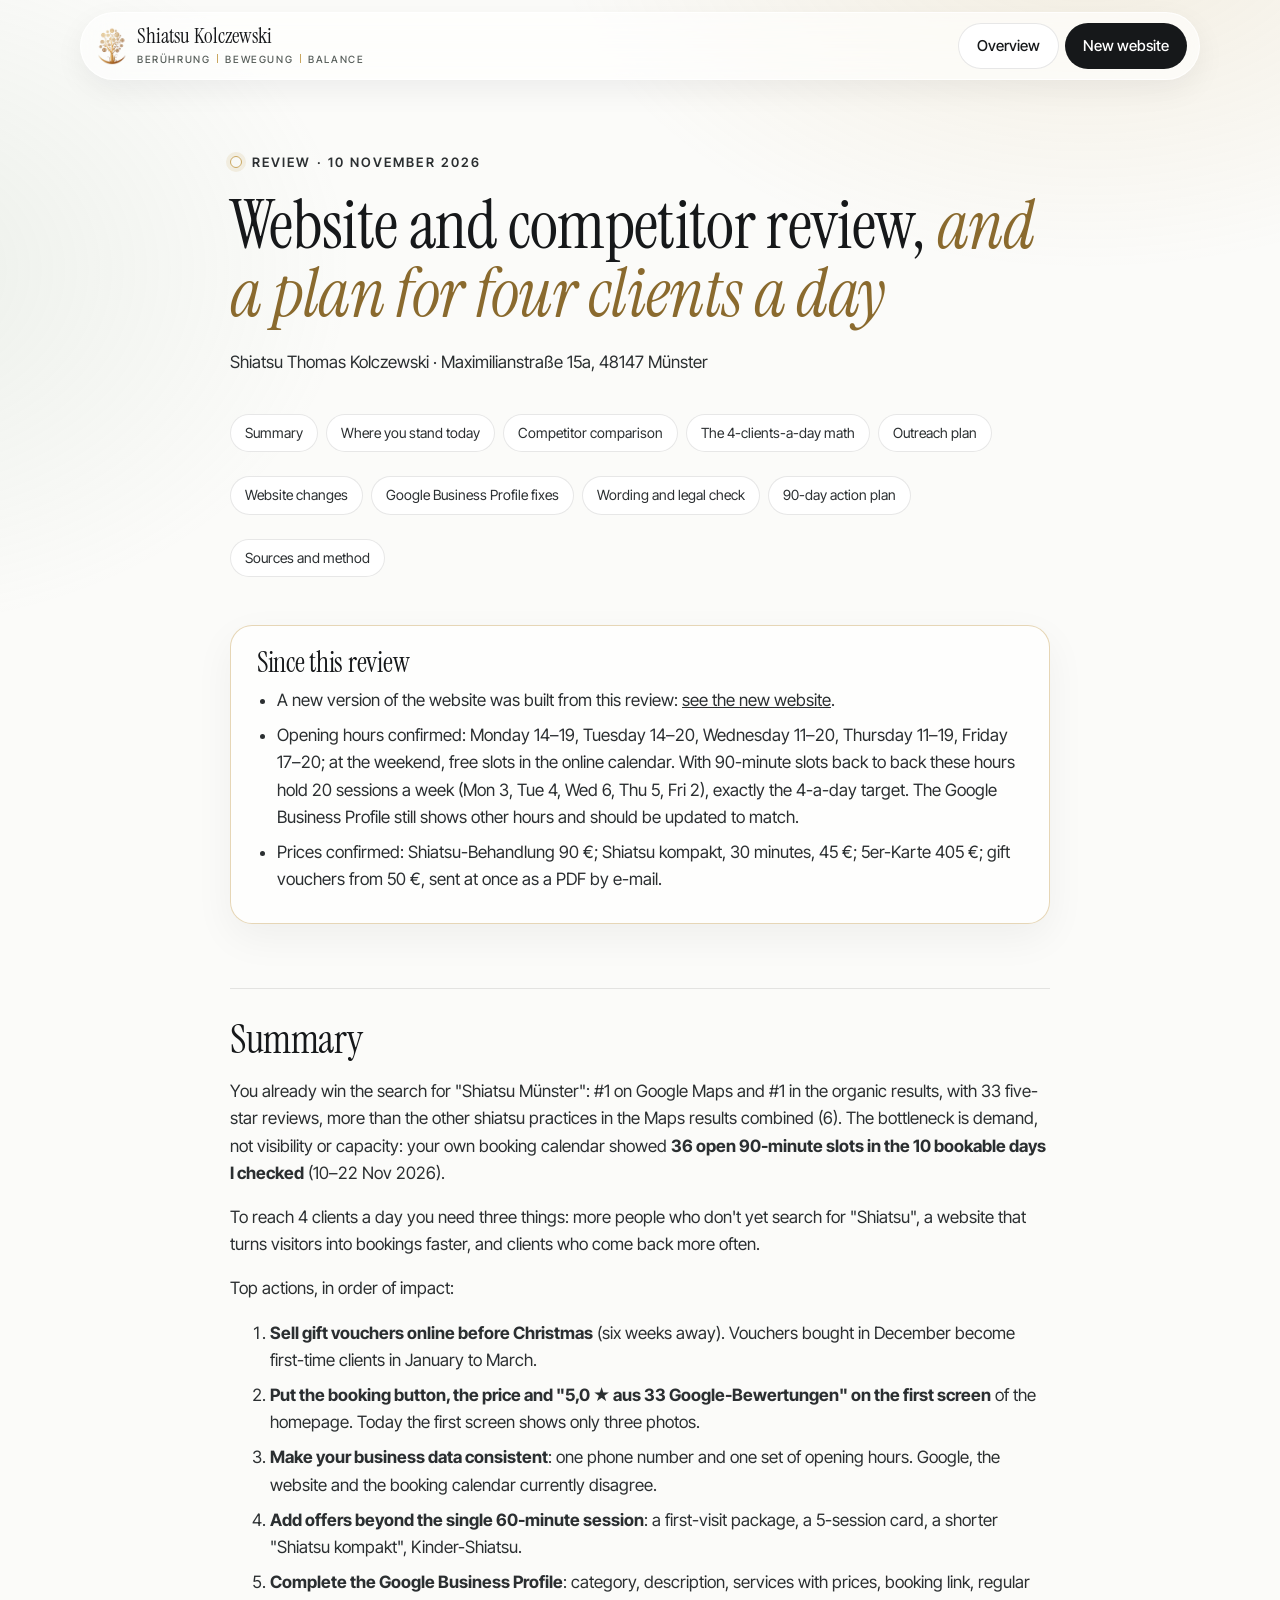
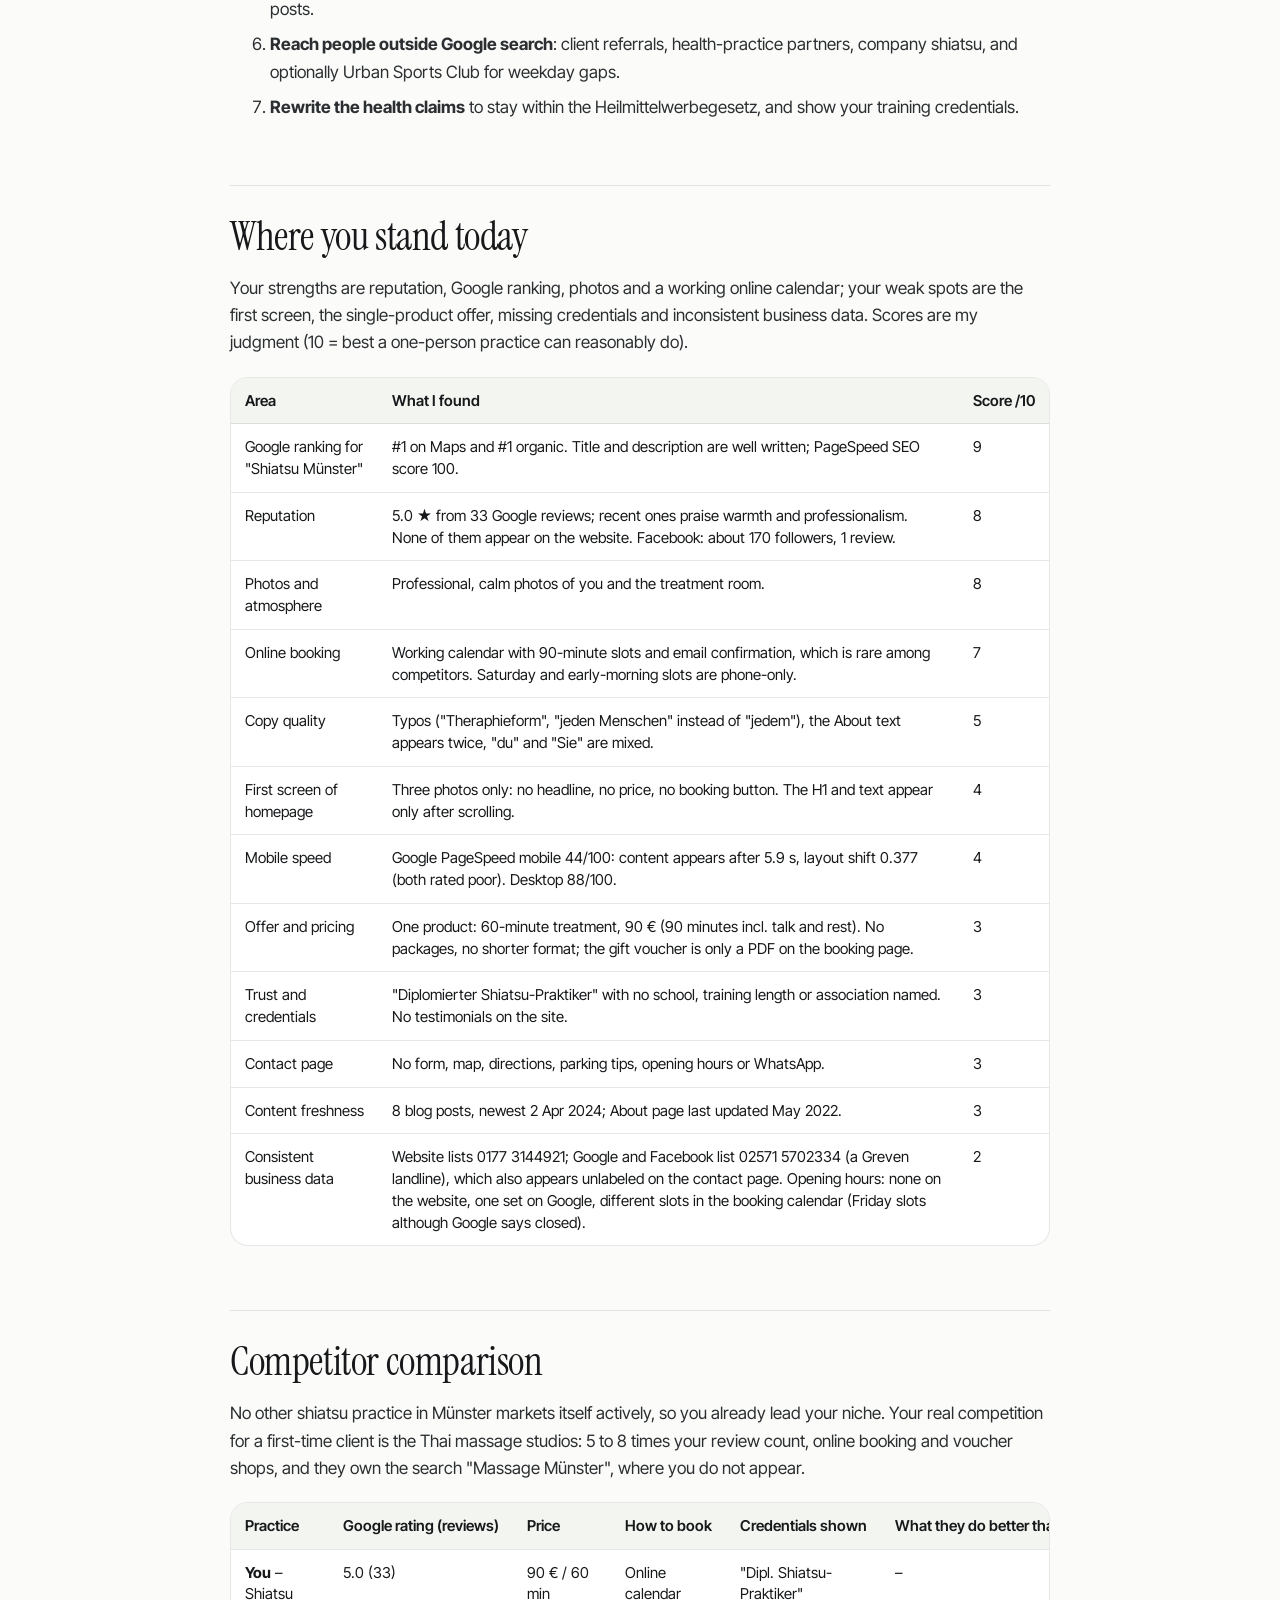
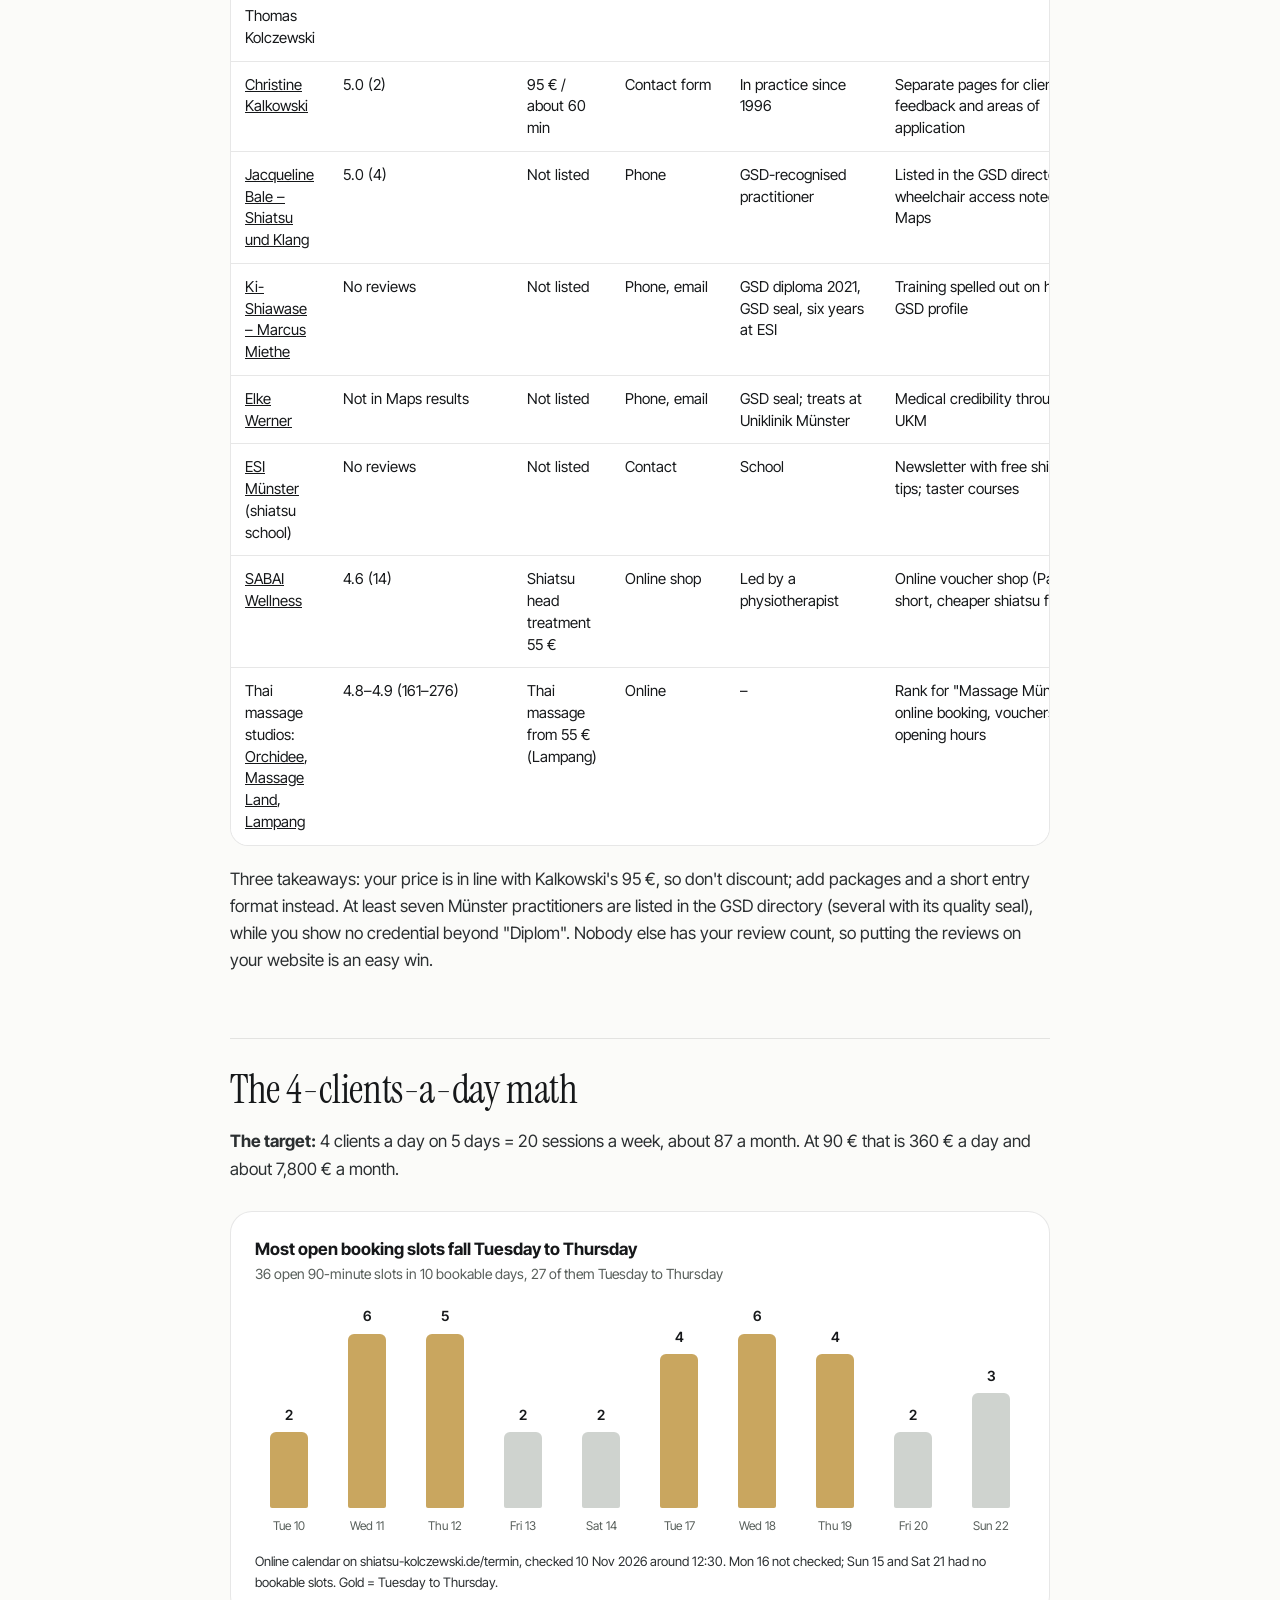
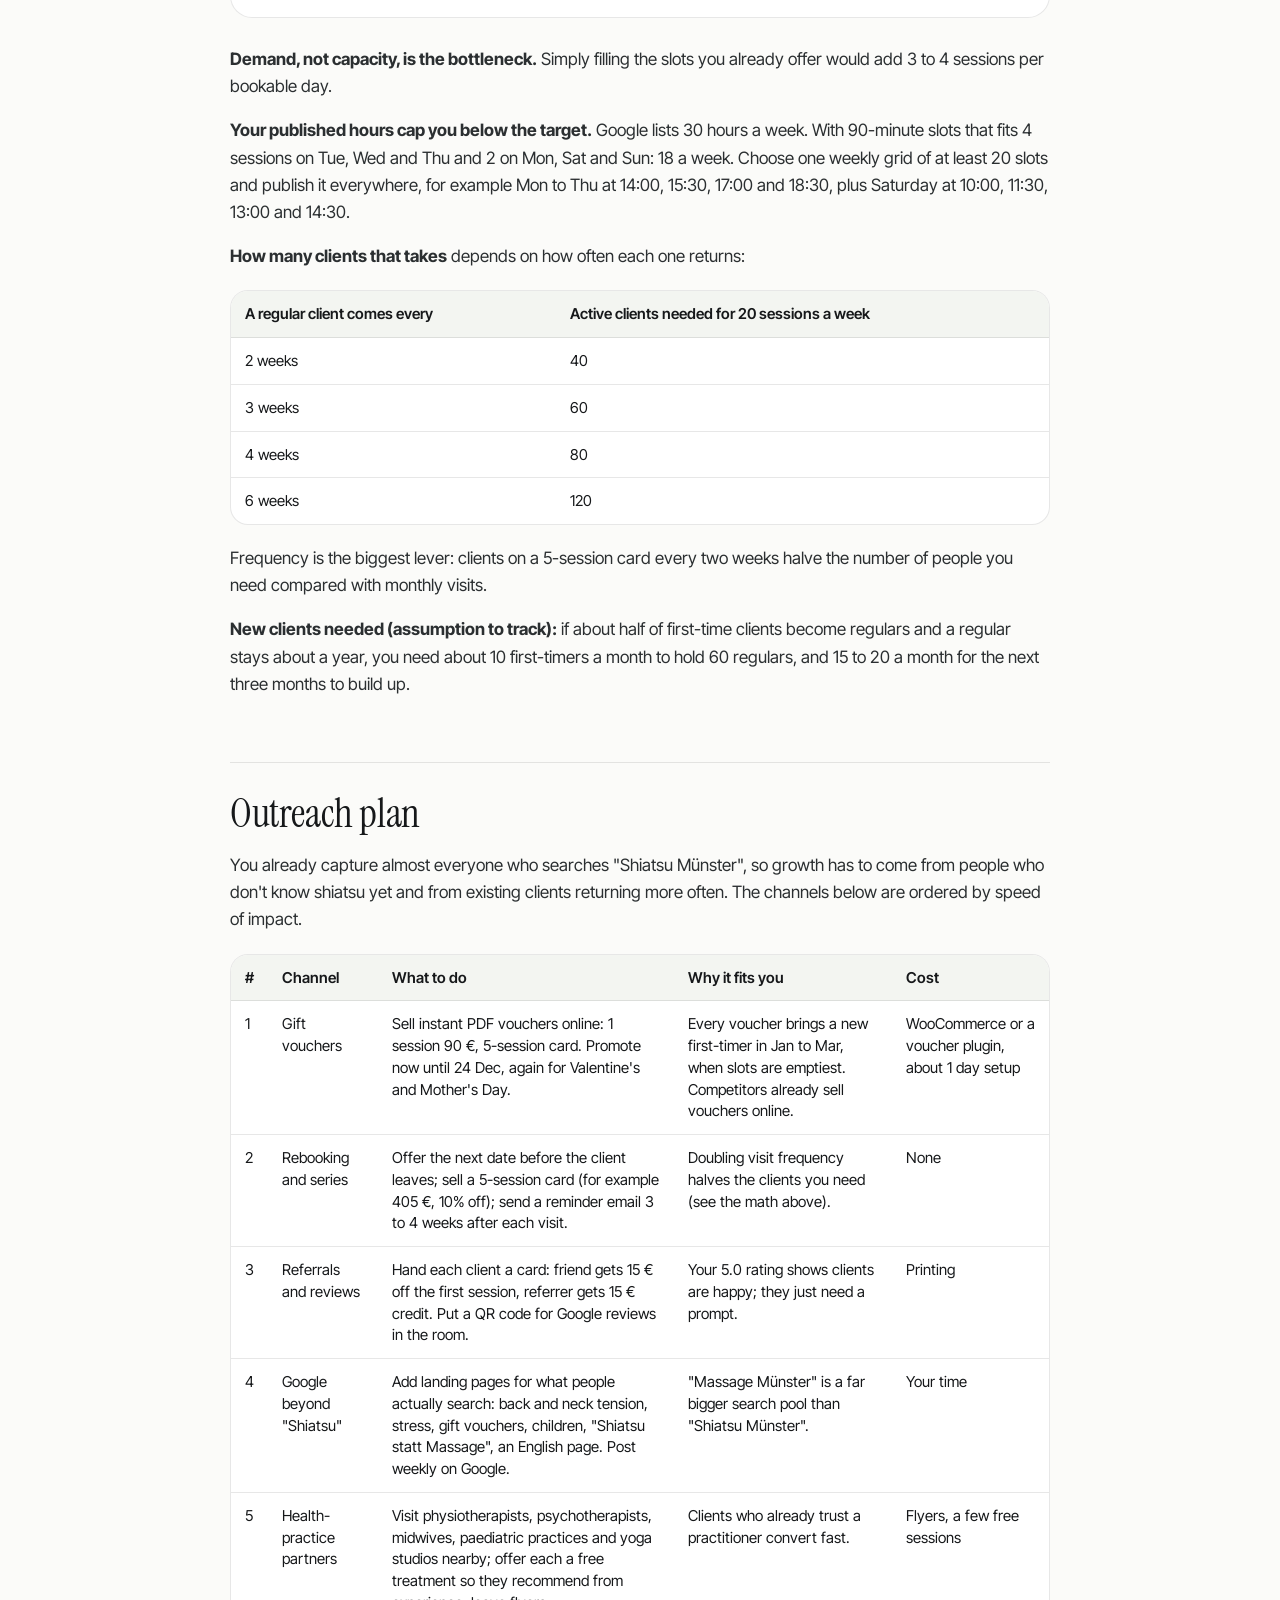
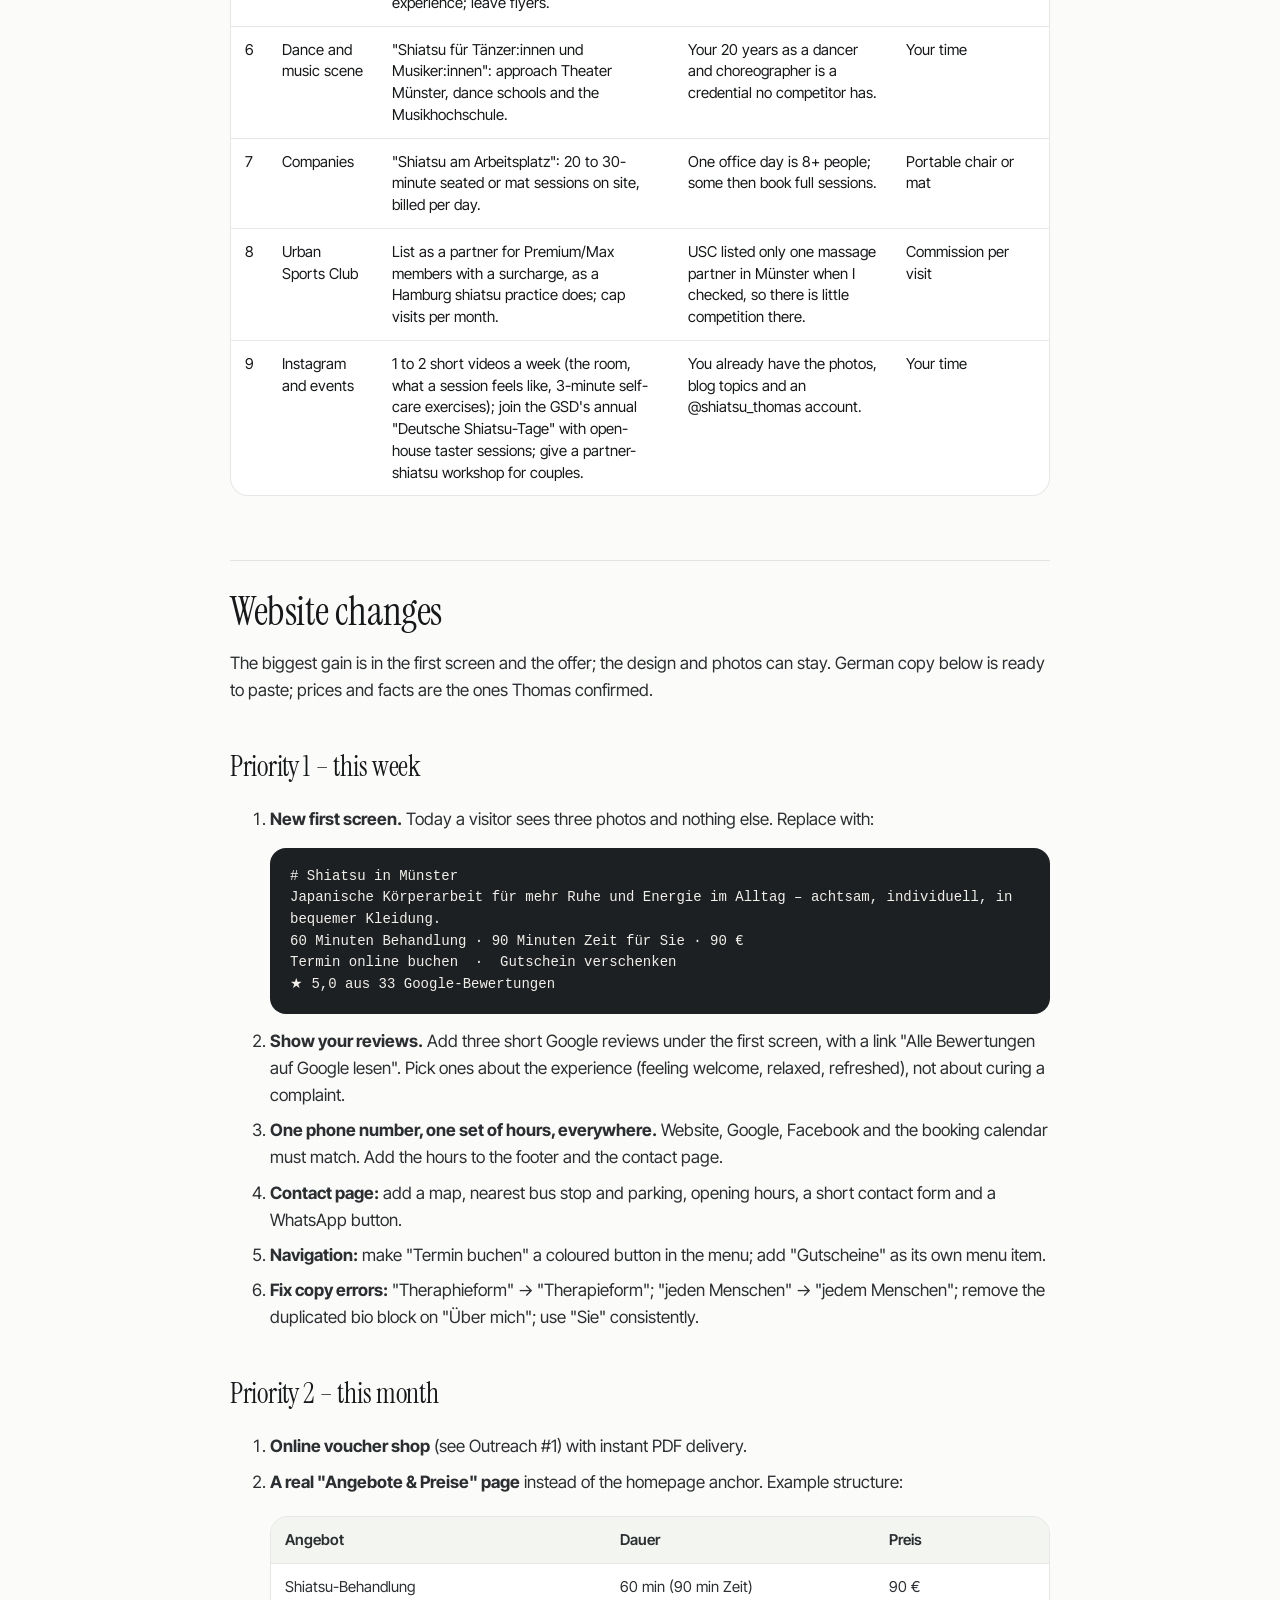
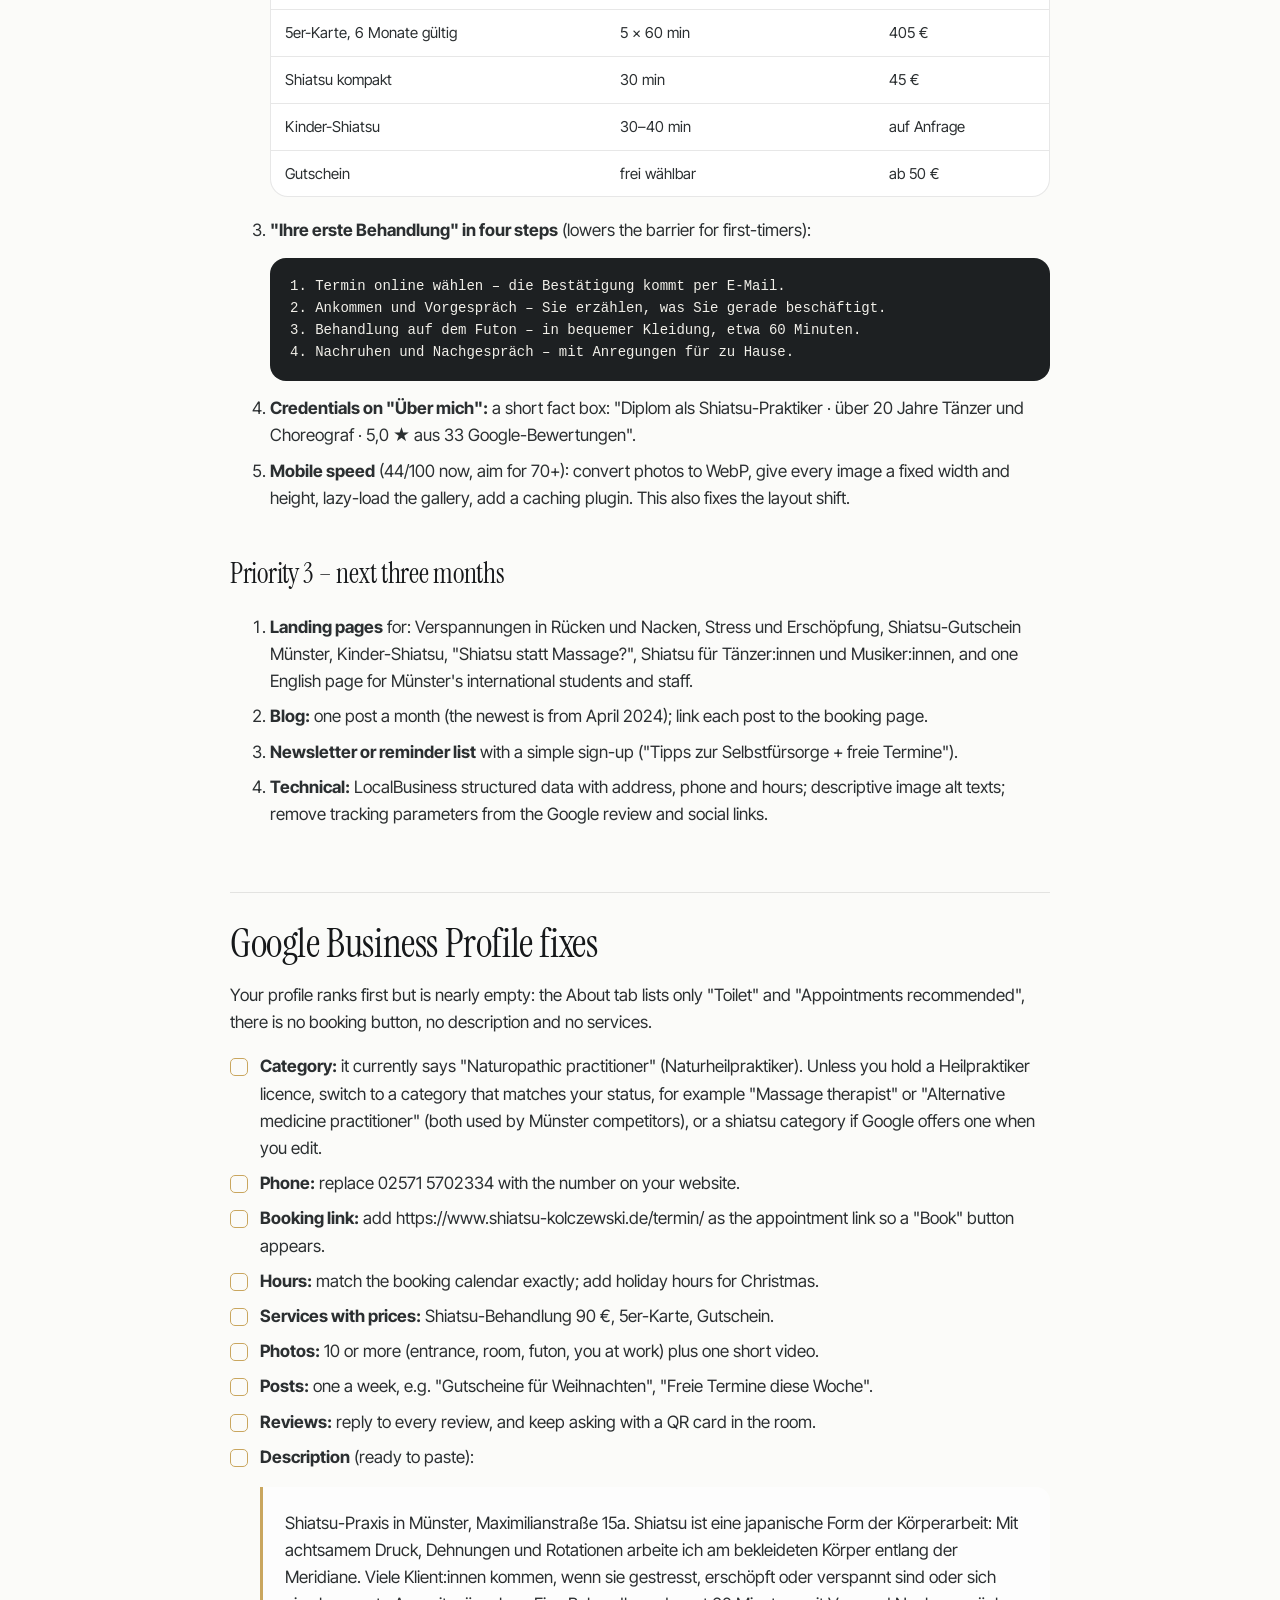
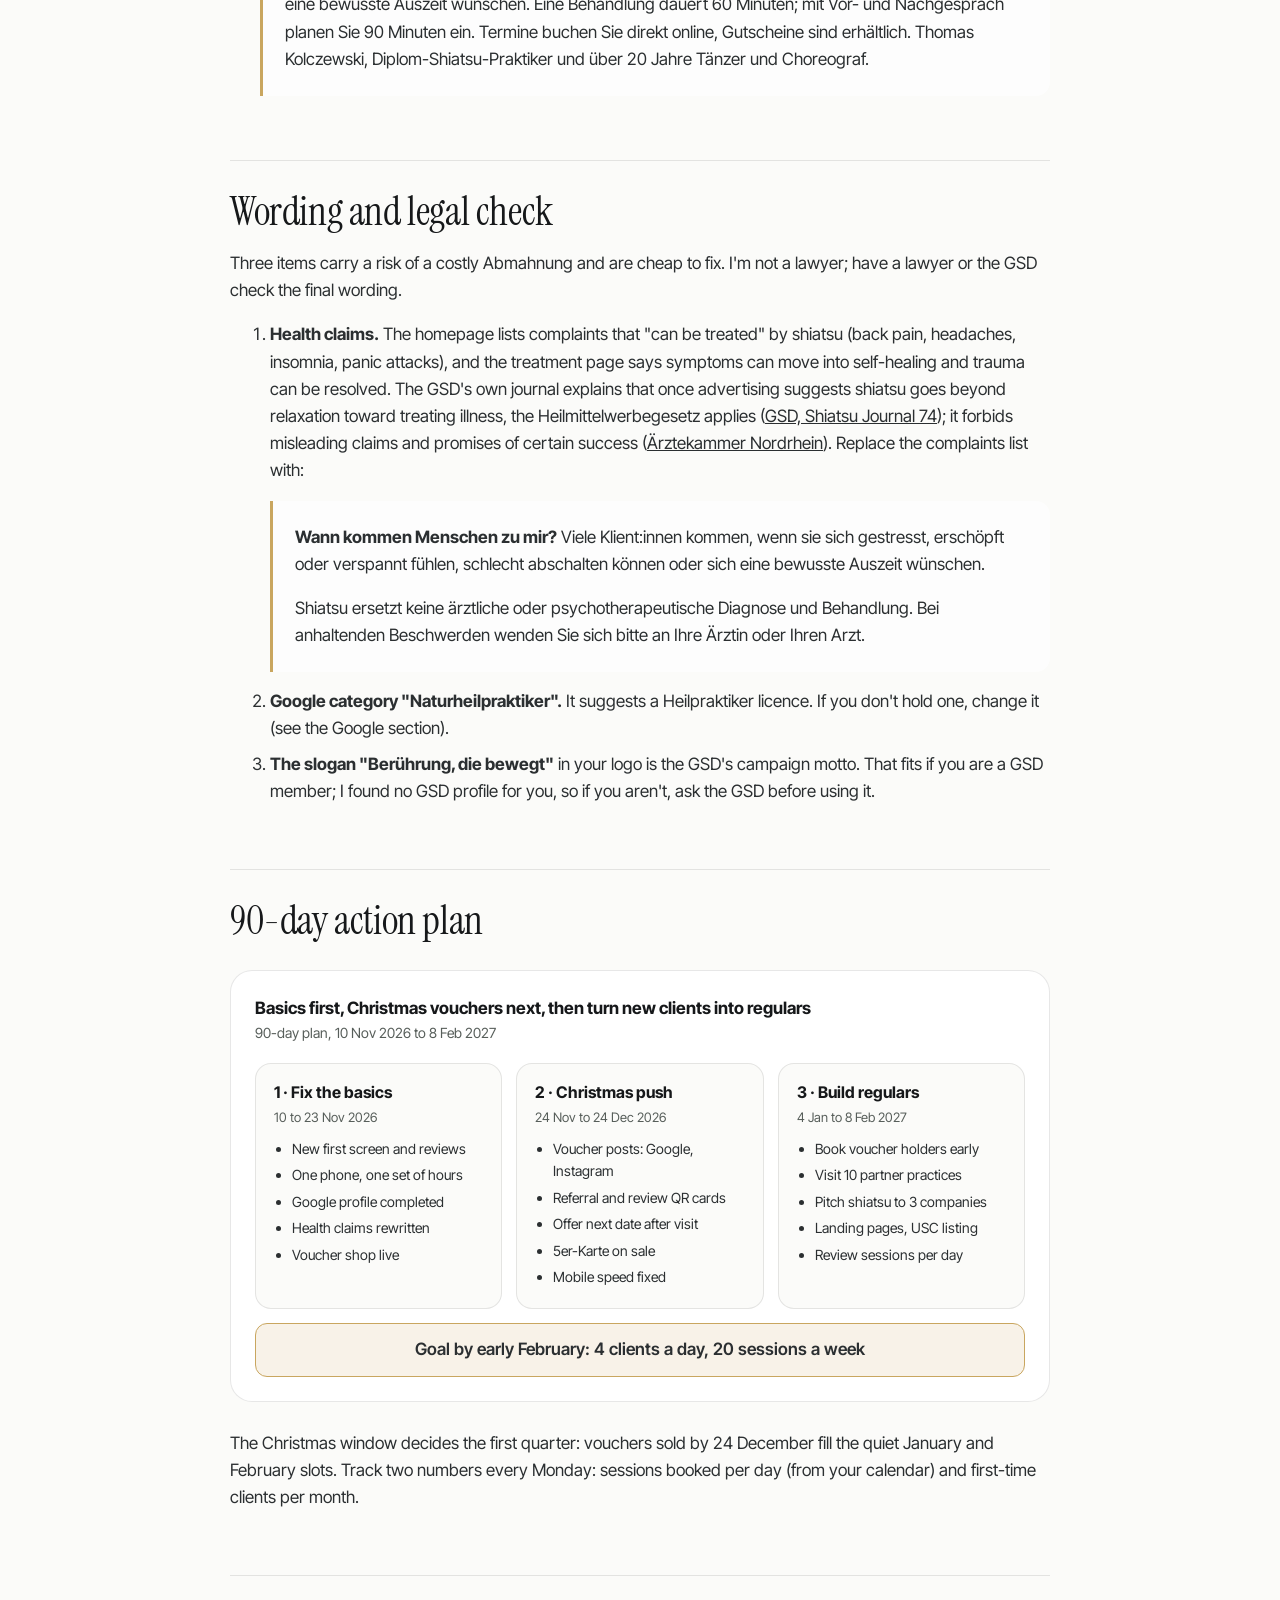
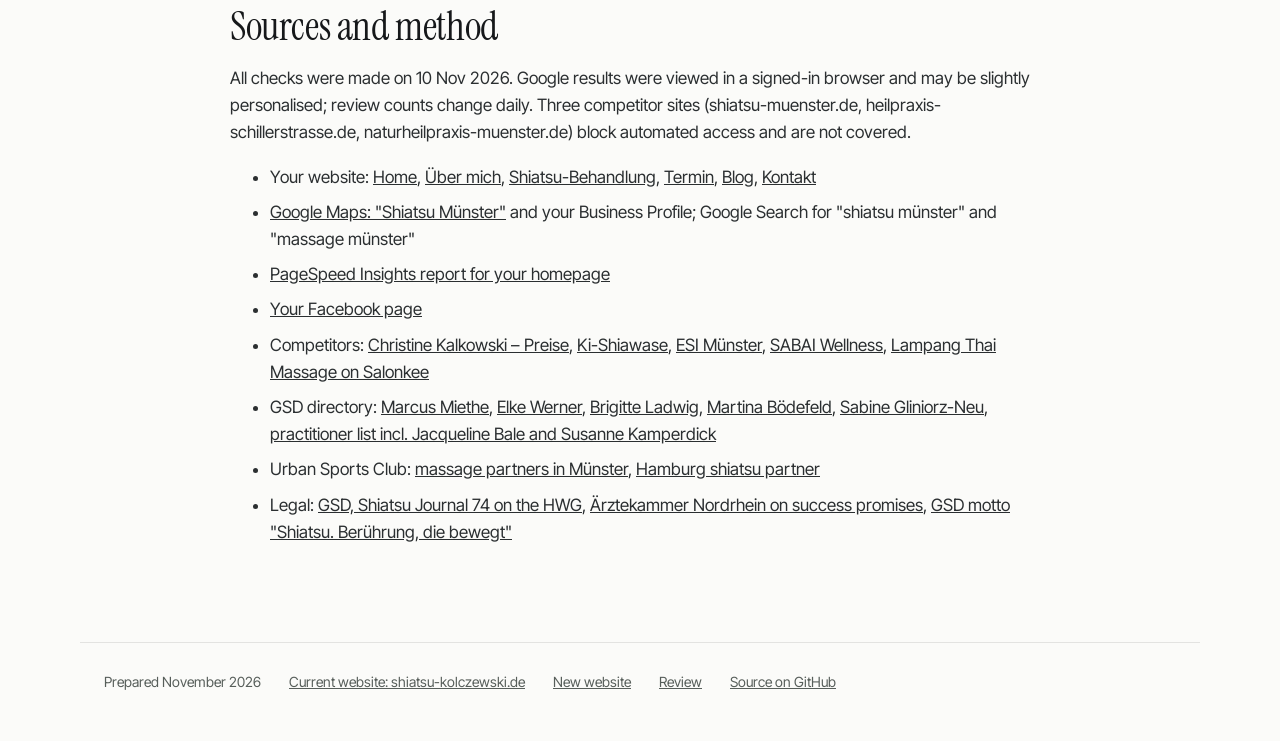
==== review/index.html @ ec6e06d2 "Add review, overview page and move website into its own folder - index.html: shareable overview link" ====
<!DOCTYPE html>
<html lang="en">
<head>
<meta charset="utf-8">
<meta name="viewport" content="width=device-width, initial-scale=1">
<title>Review and plan – Shiatsu Kolczewski</title>
<meta name="description" content="Website and competitor review for Shiatsu Thomas Kolczewski in Münster, with a plan to reach four clients a day.">
<meta property="og:type" content="website">
<meta property="og:title" content="Review and plan – Shiatsu Kolczewski">
<meta property="og:description" content="Website and competitor review for Shiatsu Thomas Kolczewski in Münster, with a plan to reach four clients a day.">
<meta property="og:url" content="https://eric-musoso.github.io/shiatsu_review/review/">
<meta property="og:image" content="https://eric-musoso.github.io/shiatsu_review/assets/website-preview.jpg">
<meta name="twitter:card" content="summary_large_image">
<link rel="icon" href="../website/img/logo-tree.png">
<link rel="preconnect" href="https://fonts.googleapis.com"><link rel="preconnect" href="https://fonts.gstatic.com" crossorigin><link href="https://fonts.googleapis.com/css2?family=Instrument+Serif:ital@0;1&family=Inter+Tight:wght@400;500;600&display=swap" rel="stylesheet">
<link rel="stylesheet" href="../assets/hub.css">
</head>
<body><header class="top"><a class="brand" href="../"><img src="../website/img/logo-tree.png" alt=""><span><b>Shiatsu Kolczewski</b><small>Berührung <i></i> Bewegung <i></i> Balance</small></span></a><nav><a class="pill light" href="../">Overview</a><a class="pill dark" href="../website/">New website</a></nav></header>
<main>
<article class="article">
  <p class="eyebrow">Review · 10 November 2026</p>
  <h1>Website and competitor review, <em>and a plan for four clients a day</em></h1>
  <p class="meta">Shiatsu Thomas Kolczewski · Maximilianstraße 15a, 48147 Münster</p>
  <ul class="toc"><li><a href="#summary">Summary</a></li><li><a href="#where-you-stand-today">Where you stand today</a></li><li><a href="#competitor-comparison">Competitor comparison</a></li><li><a href="#the-4-clients-a-day-math">The 4-clients-a-day math</a></li><li><a href="#outreach-plan">Outreach plan</a></li><li><a href="#website-changes">Website changes</a></li><li><a href="#google-business-profile-fixes">Google Business Profile fixes</a></li><li><a href="#wording-and-legal-check">Wording and legal check</a></li><li><a href="#90-day-action-plan">90-day action plan</a></li><li><a href="#sources-and-method">Sources and method</a></li></ul>
  <section class="update"><h2>Since this review</h2><ul><li>A new version of the website was built from this review: <a href="../website/">see the new website</a>.</li><li>Opening hours confirmed: Monday 14–19, Tuesday 14–20, Wednesday 11–20, Thursday 11–19, Friday 17–20; at the weekend, free slots in the online calendar. With 90-minute slots back to back these hours hold 20 sessions a week (Mon 3, Tue 4, Wed 6, Thu 5, Fri 2), exactly the 4-a-day target. The Google Business Profile still shows other hours and should be updated to match.</li><li>Prices confirmed: Shiatsu-Behandlung 90 €; Shiatsu kompakt, 30 minutes, 45 €; 5er-Karte 405 €; gift vouchers from 50 €, sent at once as a PDF by e-mail.</li></ul></section>
  <h2 id="summary">Summary</h2>
<p>You already win the search for "Shiatsu Münster": #1 on Google Maps and #1 in the organic results, with 33 five-star reviews, more than the other shiatsu practices in the Maps results combined (6). The bottleneck is demand, not visibility or capacity: your own booking calendar showed <strong>36 open 90-minute slots in the 10 bookable days I checked</strong> (10–22 Nov 2026).</p>
<p>To reach 4 clients a day you need three things: more people who don't yet search for "Shiatsu", a website that turns visitors into bookings faster, and clients who come back more often.</p>
<p>Top actions, in order of impact:</p>
<ol><li><strong>Sell gift vouchers online before Christmas</strong> (six weeks away). Vouchers bought in December become first-time clients in January to March.</li><li><strong>Put the booking button, the price and "5,0 ★ aus 33 Google-Bewertungen" on the first screen</strong> of the homepage. Today the first screen shows only three photos.</li><li><strong>Make your business data consistent</strong>: one phone number and one set of opening hours. Google, the website and the booking calendar currently disagree.</li><li><strong>Add offers beyond the single 60-minute session</strong>: a first-visit package, a 5-session card, a shorter "Shiatsu kompakt", Kinder-Shiatsu.</li><li><strong>Complete the Google Business Profile</strong>: category, description, services with prices, booking link, regular posts.</li><li><strong>Reach people outside Google search</strong>: client referrals, health-practice partners, company shiatsu, and optionally Urban Sports Club for weekday gaps.</li><li><strong>Rewrite the health claims</strong> to stay within the Heilmittelwerbegesetz, and show your training credentials.</li></ol>
<h2 id="where-you-stand-today">Where you stand today</h2>
<p>Your strengths are reputation, Google ranking, photos and a working online calendar; your weak spots are the first screen, the single-product offer, missing credentials and inconsistent business data. Scores are my judgment (10 = best a one-person practice can reasonably do).</p>
<div class="table"><table><thead><tr><th>Area</th><th>What I found</th><th>Score /10</th></tr></thead><tbody><tr><td>Google ranking for "Shiatsu Münster"</td><td>#1 on Maps and #1 organic. Title and description are well written; PageSpeed SEO score 100.</td><td>9</td></tr><tr><td>Reputation</td><td>5.0 ★ from 33 Google reviews; recent ones praise warmth and professionalism. None of them appear on the website. Facebook: about 170 followers, 1 review.</td><td>8</td></tr><tr><td>Photos and atmosphere</td><td>Professional, calm photos of you and the treatment room.</td><td>8</td></tr><tr><td>Online booking</td><td>Working calendar with 90-minute slots and email confirmation, which is rare among competitors. Saturday and early-morning slots are phone-only.</td><td>7</td></tr><tr><td>Copy quality</td><td>Typos ("Theraphieform", "jeden Menschen" instead of "jedem"), the About text appears twice, "du" and "Sie" are mixed.</td><td>5</td></tr><tr><td>First screen of homepage</td><td>Three photos only: no headline, no price, no booking button. The H1 and text appear only after scrolling.</td><td>4</td></tr><tr><td>Mobile speed</td><td>Google PageSpeed mobile 44/100: content appears after 5.9 s, layout shift 0.377 (both rated poor). Desktop 88/100.</td><td>4</td></tr><tr><td>Offer and pricing</td><td>One product: 60-minute treatment, 90 € (90 minutes incl. talk and rest). No packages, no shorter format; the gift voucher is only a PDF on the booking page.</td><td>3</td></tr><tr><td>Trust and credentials</td><td>"Diplomierter Shiatsu-Praktiker" with no school, training length or association named. No testimonials on the site.</td><td>3</td></tr><tr><td>Contact page</td><td>No form, map, directions, parking tips, opening hours or WhatsApp.</td><td>3</td></tr><tr><td>Content freshness</td><td>8 blog posts, newest 2 Apr 2024; About page last updated May 2022.</td><td>3</td></tr><tr><td>Consistent business data</td><td>Website lists 0177 3144921; Google and Facebook list 02571 5702334 (a Greven landline), which also appears unlabeled on the contact page. Opening hours: none on the website, one set on Google, different slots in the booking calendar (Friday slots although Google says closed).</td><td>2</td></tr></tbody></table></div>
<h2 id="competitor-comparison">Competitor comparison</h2>
<p>No other shiatsu practice in Münster markets itself actively, so you already lead your niche. Your real competition for a first-time client is the Thai massage studios: 5 to 8 times your review count, online booking and voucher shops, and they own the search "Massage Münster", where you do not appear.</p>
<div class="table"><table><thead><tr><th>Practice</th><th>Google rating (reviews)</th><th>Price</th><th>How to book</th><th>Credentials shown</th><th>What they do better than you</th></tr></thead><tbody><tr><td><strong>You</strong> – Shiatsu Thomas Kolczewski</td><td>5.0 (33)</td><td>90 € / 60 min</td><td>Online calendar</td><td>"Dipl. Shiatsu-Praktiker"</td><td>–</td></tr><tr><td><a href="https://christine-kalkowski.de">Christine Kalkowski</a></td><td>5.0 (2)</td><td>95 € / about 60 min</td><td>Contact form</td><td>In practice since 1996</td><td>Separate pages for client feedback and areas of application</td></tr><tr><td><a href="https://www.shiatsu-gsd.de/PraktikerInnen?page=14Goldboom">Jacqueline Bale – Shiatsu und Klang</a></td><td>5.0 (4)</td><td>Not listed</td><td>Phone</td><td>GSD-recognised practitioner</td><td>Listed in the GSD directory; wheelchair access noted on Maps</td></tr><tr><td><a href="https://www.shiatsu-gsd.de/mitgliederprofil/marcus-miethe/">Ki-Shiawase – Marcus Miethe</a></td><td>No reviews</td><td>Not listed</td><td>Phone, email</td><td>GSD diploma 2021, GSD seal, six years at ESI</td><td>Training spelled out on his GSD profile</td></tr><tr><td><a href="https://www.shiatsu-gsd.de/mitgliederprofil/elke-werner/">Elke Werner</a></td><td>Not in Maps results</td><td>Not listed</td><td>Phone, email</td><td>GSD seal; treats at Uniklinik Münster</td><td>Medical credibility through the UKM</td></tr><tr><td><a href="https://shiatsu-ms.de">ESI Münster</a> (shiatsu school)</td><td>No reviews</td><td>Not listed</td><td>Contact</td><td>School</td><td>Newsletter with free shiatsu tips; taster courses</td></tr><tr><td><a href="https://www.sabai-wellness.com">SABAI Wellness</a></td><td>4.6 (14)</td><td>Shiatsu head treatment 55 €</td><td>Online shop</td><td>Led by a physiotherapist</td><td>Online voucher shop (PayPal); short, cheaper shiatsu format</td></tr><tr><td>Thai massage studios: <a href="https://www.orchidee-muenster.de">Orchidee</a>, <a href="https://www.massage-land.de">Massage Land</a>, <a href="https://www.lampangthaimassage.de">Lampang</a></td><td>4.8–4.9 (161–276)</td><td>Thai massage from 55 € (Lampang)</td><td>Online</td><td>–</td><td>Rank for "Massage Münster"; online booking, vouchers, long opening hours</td></tr></tbody></table></div>
<p>Three takeaways: your price is in line with Kalkowski's 95 €, so don't discount; add packages and a short entry format instead. At least seven Münster practitioners are listed in the GSD directory (several with its quality seal), while you show no credential beyond "Diplom". Nobody else has your review count, so putting the reviews on your website is an easy win.</p>
<h2 id="the-4-clients-a-day-math">The 4-clients-a-day math</h2>
<p><strong>The target:</strong> 4 clients a day on 5 days = 20 sessions a week, about 87 a month. At 90 € that is 360 € a day and about 7,800 € a month.</p>
<figure class="chart"><figcaption><strong>Most open booking slots fall Tuesday to Thursday</strong><span>36 open 90-minute slots in 10 bookable days, 27 of them Tuesday to Thursday</span></figcaption><div class="bars"><div class="bar hi" title="Tue 10 Nov: 2 open slots"><span class="n">2</span><span class="b" style="height:33%"></span><span class="d">Tue 10</span></div><div class="bar hi" title="Wed 11 Nov: 6 open slots"><span class="n">6</span><span class="b" style="height:100%"></span><span class="d">Wed 11</span></div><div class="bar hi" title="Thu 12 Nov: 5 open slots"><span class="n">5</span><span class="b" style="height:83%"></span><span class="d">Thu 12</span></div><div class="bar" title="Fri 13 Nov: 2 open slots"><span class="n">2</span><span class="b" style="height:33%"></span><span class="d">Fri 13</span></div><div class="bar" title="Sat 14 Nov: 2 open slots"><span class="n">2</span><span class="b" style="height:33%"></span><span class="d">Sat 14</span></div><div class="bar hi" title="Tue 17 Nov: 4 open slots"><span class="n">4</span><span class="b" style="height:67%"></span><span class="d">Tue 17</span></div><div class="bar hi" title="Wed 18 Nov: 6 open slots"><span class="n">6</span><span class="b" style="height:100%"></span><span class="d">Wed 18</span></div><div class="bar hi" title="Thu 19 Nov: 4 open slots"><span class="n">4</span><span class="b" style="height:67%"></span><span class="d">Thu 19</span></div><div class="bar" title="Fri 20 Nov: 2 open slots"><span class="n">2</span><span class="b" style="height:33%"></span><span class="d">Fri 20</span></div><div class="bar" title="Sun 22 Nov: 3 open slots"><span class="n">3</span><span class="b" style="height:50%"></span><span class="d">Sun 22</span></div></div><p class="note">Online calendar on shiatsu-kolczewski.de/termin, checked 10 Nov 2026 around 12:30. Mon 16 not checked; Sun 15 and Sat 21 had no bookable slots. Gold = Tuesday to Thursday.</p></figure>
<p><strong>Demand, not capacity, is the bottleneck.</strong> Simply filling the slots you already offer would add 3 to 4 sessions per bookable day.</p>
<p><strong>Your published hours cap you below the target.</strong> Google lists 30 hours a week. With 90-minute slots that fits 4 sessions on Tue, Wed and Thu and 2 on Mon, Sat and Sun: 18 a week. Choose one weekly grid of at least 20 slots and publish it everywhere, for example Mon to Thu at 14:00, 15:30, 17:00 and 18:30, plus Saturday at 10:00, 11:30, 13:00 and 14:30.</p>
<p><strong>How many clients that takes</strong> depends on how often each one returns:</p>
<div class="table"><table><thead><tr><th>A regular client comes every</th><th>Active clients needed for 20 sessions a week</th></tr></thead><tbody><tr><td>2 weeks</td><td>40</td></tr><tr><td>3 weeks</td><td>60</td></tr><tr><td>4 weeks</td><td>80</td></tr><tr><td>6 weeks</td><td>120</td></tr></tbody></table></div>
<p>Frequency is the biggest lever: clients on a 5-session card every two weeks halve the number of people you need compared with monthly visits.</p>
<p><strong>New clients needed (assumption to track):</strong> if about half of first-time clients become regulars and a regular stays about a year, you need about 10 first-timers a month to hold 60 regulars, and 15 to 20 a month for the next three months to build up.</p>
<h2 id="outreach-plan">Outreach plan</h2>
<p>You already capture almost everyone who searches "Shiatsu Münster", so growth has to come from people who don't know shiatsu yet and from existing clients returning more often. The channels below are ordered by speed of impact.</p>
<div class="table"><table><thead><tr><th>#</th><th>Channel</th><th>What to do</th><th>Why it fits you</th><th>Cost</th></tr></thead><tbody><tr><td>1</td><td>Gift vouchers</td><td>Sell instant PDF vouchers online: 1 session 90 €, 5-session card. Promote now until 24 Dec, again for Valentine's and Mother's Day.</td><td>Every voucher brings a new first-timer in Jan to Mar, when slots are emptiest. Competitors already sell vouchers online.</td><td>WooCommerce or a voucher plugin, about 1 day setup</td></tr><tr><td>2</td><td>Rebooking and series</td><td>Offer the next date before the client leaves; sell a 5-session card (for example 405 €, 10% off); send a reminder email 3 to 4 weeks after each visit.</td><td>Doubling visit frequency halves the clients you need (see the math above).</td><td>None</td></tr><tr><td>3</td><td>Referrals and reviews</td><td>Hand each client a card: friend gets 15 € off the first session, referrer gets 15 € credit. Put a QR code for Google reviews in the room.</td><td>Your 5.0 rating shows clients are happy; they just need a prompt.</td><td>Printing</td></tr><tr><td>4</td><td>Google beyond "Shiatsu"</td><td>Add landing pages for what people actually search: back and neck tension, stress, gift vouchers, children, "Shiatsu statt Massage", an English page. Post weekly on Google.</td><td>"Massage Münster" is a far bigger search pool than "Shiatsu Münster".</td><td>Your time</td></tr><tr><td>5</td><td>Health-practice partners</td><td>Visit physiotherapists, psychotherapists, midwives, paediatric practices and yoga studios nearby; offer each a free treatment so they recommend from experience; leave flyers.</td><td>Clients who already trust a practitioner convert fast.</td><td>Flyers, a few free sessions</td></tr><tr><td>6</td><td>Dance and music scene</td><td>"Shiatsu für Tänzer:innen und Musiker:innen": approach Theater Münster, dance schools and the Musikhochschule.</td><td>Your 20 years as a dancer and choreographer is a credential no competitor has.</td><td>Your time</td></tr><tr><td>7</td><td>Companies</td><td>"Shiatsu am Arbeitsplatz": 20 to 30-minute seated or mat sessions on site, billed per day.</td><td>One office day is 8+ people; some then book full sessions.</td><td>Portable chair or mat</td></tr><tr><td>8</td><td>Urban Sports Club</td><td>List as a partner for Premium/Max members with a surcharge, as a Hamburg shiatsu practice does; cap visits per month.</td><td>USC listed only one massage partner in Münster when I checked, so there is little competition there.</td><td>Commission per visit</td></tr><tr><td>9</td><td>Instagram and events</td><td>1 to 2 short videos a week (the room, what a session feels like, 3-minute self-care exercises); join the GSD's annual "Deutsche Shiatsu-Tage" with open-house taster sessions; give a partner-shiatsu workshop for couples.</td><td>You already have the photos, blog topics and an @shiatsu_thomas account.</td><td>Your time</td></tr></tbody></table></div>
<h2 id="website-changes">Website changes</h2>
<p>The biggest gain is in the first screen and the offer; the design and photos can stay. German copy below is ready to paste; prices and facts are the ones Thomas confirmed.</p>
<h3 id="priority-1-this-week">Priority 1 – this week</h3>
<ol><li><strong>New first screen.</strong> Today a visitor sees three photos and nothing else. Replace with:<pre><code># Shiatsu in Münster
Japanische Körperarbeit für mehr Ruhe und Energie im Alltag – achtsam, individuell, in bequemer Kleidung.
60 Minuten Behandlung · 90 Minuten Zeit für Sie · 90 €
Termin online buchen  ·  Gutschein verschenken
★ 5,0 aus 33 Google-Bewertungen</code></pre></li><li><strong>Show your reviews.</strong> Add three short Google reviews under the first screen, with a link "Alle Bewertungen auf Google lesen". Pick ones about the experience (feeling welcome, relaxed, refreshed), not about curing a complaint.</li><li><strong>One phone number, one set of hours, everywhere.</strong> Website, Google, Facebook and the booking calendar must match. Add the hours to the footer and the contact page.</li><li><strong>Contact page:</strong> add a map, nearest bus stop and parking, opening hours, a short contact form and a WhatsApp button.</li><li><strong>Navigation:</strong> make "Termin buchen" a coloured button in the menu; add "Gutscheine" as its own menu item.</li><li><strong>Fix copy errors:</strong> "Theraphieform" → "Therapieform"; "jeden Menschen" → "jedem Menschen"; remove the duplicated bio block on "Über mich"; use "Sie" consistently.</li></ol>
<h3 id="priority-2-this-month">Priority 2 – this month</h3>
<ol><li><strong>Online voucher shop</strong> (see Outreach #1) with instant PDF delivery.</li><li><strong>A real "Angebote &amp; Preise" page</strong> instead of the homepage anchor. Example structure:<div class="table"><table><thead><tr><th>Angebot</th><th>Dauer</th><th>Preis</th></tr></thead><tbody><tr><td>Shiatsu-Behandlung</td><td>60 min (90 min Zeit)</td><td>90 €</td></tr><tr><td>5er-Karte, 6 Monate gültig</td><td>5 × 60 min</td><td>405 €</td></tr><tr><td>Shiatsu kompakt</td><td>30 min</td><td>45 €</td></tr><tr><td>Kinder-Shiatsu</td><td>30–40 min</td><td>auf Anfrage</td></tr><tr><td>Gutschein</td><td>frei wählbar</td><td>ab 50 €</td></tr></tbody></table></div></li><li><strong>"Ihre erste Behandlung" in four steps</strong> (lowers the barrier for first-timers):<pre><code>1. Termin online wählen – die Bestätigung kommt per E-Mail.
2. Ankommen und Vorgespräch – Sie erzählen, was Sie gerade beschäftigt.
3. Behandlung auf dem Futon – in bequemer Kleidung, etwa 60 Minuten.
4. Nachruhen und Nachgespräch – mit Anregungen für zu Hause.</code></pre></li><li><strong>Credentials on "Über mich":</strong> a short fact box: "Diplom als Shiatsu-Praktiker · über 20 Jahre Tänzer und Choreograf · 5,0 ★ aus 33 Google-Bewertungen".</li><li><strong>Mobile speed</strong> (44/100 now, aim for 70+): convert photos to WebP, give every image a fixed width and height, lazy-load the gallery, add a caching plugin. This also fixes the layout shift.</li></ol>
<h3 id="priority-3-next-three-months">Priority 3 – next three months</h3>
<ol><li><strong>Landing pages</strong> for: Verspannungen in Rücken und Nacken, Stress und Erschöpfung, Shiatsu-Gutschein Münster, Kinder-Shiatsu, "Shiatsu statt Massage?", Shiatsu für Tänzer:innen und Musiker:innen, and one English page for Münster's international students and staff.</li><li><strong>Blog:</strong> one post a month (the newest is from April 2024); link each post to the booking page.</li><li><strong>Newsletter or reminder list</strong> with a simple sign-up ("Tipps zur Selbstfürsorge + freie Termine").</li><li><strong>Technical:</strong> LocalBusiness structured data with address, phone and hours; descriptive image alt texts; remove tracking parameters from the Google review and social links.</li></ol>
<h2 id="google-business-profile-fixes">Google Business Profile fixes</h2>
<p>Your profile ranks first but is nearly empty: the About tab lists only "Toilet" and "Appointments recommended", there is no booking button, no description and no services.</p>
<ul class="check"><li><strong>Category:</strong> it currently says "Naturopathic practitioner" (Naturheilpraktiker). Unless you hold a Heilpraktiker licence, switch to a category that matches your status, for example "Massage therapist" or "Alternative medicine practitioner" (both used by Münster competitors), or a shiatsu category if Google offers one when you edit.</li><li><strong>Phone:</strong> replace 02571 5702334 with the number on your website.</li><li><strong>Booking link:</strong> add https://www.shiatsu-kolczewski.de/termin/ as the appointment link so a "Book" button appears.</li><li><strong>Hours:</strong> match the booking calendar exactly; add holiday hours for Christmas.</li><li><strong>Services with prices:</strong> Shiatsu-Behandlung 90 €, 5er-Karte, Gutschein.</li><li><strong>Photos:</strong> 10 or more (entrance, room, futon, you at work) plus one short video.</li><li><strong>Posts:</strong> one a week, e.g. "Gutscheine für Weihnachten", "Freie Termine diese Woche".</li><li><strong>Reviews:</strong> reply to every review, and keep asking with a QR card in the room.</li><li><strong>Description</strong> (ready to paste):<blockquote><p>Shiatsu-Praxis in Münster, Maximilianstraße 15a. Shiatsu ist eine japanische Form der Körperarbeit: Mit achtsamem Druck, Dehnungen und Rotationen arbeite ich am bekleideten Körper entlang der Meridiane. Viele Klient:innen kommen, wenn sie gestresst, erschöpft oder verspannt sind oder sich eine bewusste Auszeit wünschen. Eine Behandlung dauert 60 Minuten; mit Vor- und Nachgespräch planen Sie 90 Minuten ein. Termine buchen Sie direkt online, Gutscheine sind erhältlich. Thomas Kolczewski, Diplom-Shiatsu-Praktiker und über 20 Jahre Tänzer und Choreograf.</p></blockquote></li></ul>
<h2 id="wording-and-legal-check">Wording and legal check</h2>
<p>Three items carry a risk of a costly Abmahnung and are cheap to fix. I'm not a lawyer; have a lawyer or the GSD check the final wording.</p>
<ol><li><strong>Health claims.</strong> The homepage lists complaints that "can be treated" by shiatsu (back pain, headaches, insomnia, panic attacks), and the treatment page says symptoms can move into self-healing and trauma can be resolved. The GSD's own journal explains that once advertising suggests shiatsu goes beyond relaxation toward treating illness, the Heilmittelwerbegesetz applies (<a href="https://www.shiatsu-gsd.de/wp-content/uploads/gsd-article-pdfs/geldrosen_reform_des_heilmittelwerbegesetzes_no_74.pdf">GSD, Shiatsu Journal 74</a>); it forbids misleading claims and promises of certain success (<a href="https://www.aekno.de/fileadmin/user_upload/RheinischesAerzteblatt/Ausgaben/2022/2022.06.027.pdf">Ärztekammer Nordrhein</a>). Replace the complaints list with:<blockquote><p><strong>Wann kommen Menschen zu mir?</strong> Viele Klient:innen kommen, wenn sie sich gestresst, erschöpft oder verspannt fühlen, schlecht abschalten können oder sich eine bewusste Auszeit wünschen.</p><p>Shiatsu ersetzt keine ärztliche oder psychotherapeutische Diagnose und Behandlung. Bei anhaltenden Beschwerden wenden Sie sich bitte an Ihre Ärztin oder Ihren Arzt.</p></blockquote></li><li><strong>Google category "Naturheilpraktiker".</strong> It suggests a Heilpraktiker licence. If you don't hold one, change it (see the Google section).</li><li><strong>The slogan "Berührung, die bewegt"</strong> in your logo is the GSD's campaign motto. That fits if you are a GSD member; I found no GSD profile for you, so if you aren't, ask the GSD before using it.</li></ol>
<h2 id="90-day-action-plan">90-day action plan</h2>
<figure class="roadmap"><figcaption><strong>Basics first, Christmas vouchers next, then turn new clients into regulars</strong><span>90-day plan, 10 Nov 2026 to 8 Feb 2027</span></figcaption><div class="phases"><div class="phase"><h4>1 · Fix the basics</h4><p class="dates">10 to 23 Nov 2026</p><ul><li>New first screen and reviews</li><li>One phone, one set of hours</li><li>Google profile completed</li><li>Health claims rewritten</li><li>Voucher shop live</li></ul></div><div class="phase"><h4>2 · Christmas push</h4><p class="dates">24 Nov to 24 Dec 2026</p><ul><li>Voucher posts: Google, Instagram</li><li>Referral and review QR cards</li><li>Offer next date after visit</li><li>5er-Karte on sale</li><li>Mobile speed fixed</li></ul></div><div class="phase"><h4>3 · Build regulars</h4><p class="dates">4 Jan to 8 Feb 2027</p><ul><li>Book voucher holders early</li><li>Visit 10 partner practices</li><li>Pitch shiatsu to 3 companies</li><li>Landing pages, USC listing</li><li>Review sessions per day</li></ul></div></div><p class="goal">Goal by early February: 4 clients a day, 20 sessions a week</p></figure>
<p>The Christmas window decides the first quarter: vouchers sold by 24 December fill the quiet January and February slots. Track two numbers every Monday: sessions booked per day (from your calendar) and first-time clients per month.</p>
<h2 id="sources-and-method">Sources and method</h2>
<p>All checks were made on 10 Nov 2026. Google results were viewed in a signed-in browser and may be slightly personalised; review counts change daily. Three competitor sites (shiatsu-muenster.de, heilpraxis-schillerstrasse.de, naturheilpraxis-muenster.de) block automated access and are not covered.</p>
<ul><li>Your website: <a href="https://www.shiatsu-kolczewski.de/">Home</a>, <a href="https://www.shiatsu-kolczewski.de/ueber-mich/">Über mich</a>, <a href="https://www.shiatsu-kolczewski.de/shiatsu-behandlung/">Shiatsu-Behandlung</a>, <a href="https://www.shiatsu-kolczewski.de/termin/">Termin</a>, <a href="https://www.shiatsu-kolczewski.de/blog/">Blog</a>, <a href="https://www.shiatsu-kolczewski.de/kontakt/">Kontakt</a></li><li><a href="https://www.google.com/maps/search/Shiatsu+M%C3%BCnster">Google Maps: "Shiatsu Münster"</a> and your Business Profile; Google Search for "shiatsu münster" and "massage münster"</li><li><a href="https://pagespeed.web.dev/analysis/https-www-shiatsu-kolczewski-de/eio465tl7h?form_factor=mobile">PageSpeed Insights report for your homepage</a></li><li><a href="https://www.facebook.com/p/Shiatsu-Ber%C3%BChrung-die-bewegt-Thomas-Kolczewski-100063616897824/">Your Facebook page</a></li><li>Competitors: <a href="https://christine-kalkowski.de/preise-2/">Christine Kalkowski – Preise</a>, <a href="https://ki-shiawase.de">Ki-Shiawase</a>, <a href="https://shiatsu-ms.de">ESI Münster</a>, <a href="https://www.sabai-wellness.com">SABAI Wellness</a>, <a href="https://salonkee.de/salon/lampang-thai-massage?lang=en">Lampang Thai Massage on Salonkee</a></li><li>GSD directory: <a href="https://www.shiatsu-gsd.de/mitgliederprofil/marcus-miethe/">Marcus Miethe</a>, <a href="https://www.shiatsu-gsd.de/mitgliederprofil/elke-werner/">Elke Werner</a>, <a href="https://www.shiatsu-gsd.de/mitgliederprofil/brigitte-ladwig/">Brigitte Ladwig</a>, <a href="https://www.shiatsu-gsd.de/mitgliederprofil/martina-boedefeld/">Martina Bödefeld</a>, <a href="https://www.shiatsu-gsd.de/mitgliederprofil/sabine-gliniorz-neu/">Sabine Gliniorz-Neu</a>, <a href="https://www.shiatsu-gsd.de/PraktikerInnen?page=14Goldboom">practitioner list incl. Jacqueline Bale and Susanne Kamperdick</a></li><li>Urban Sports Club: <a href="https://urbansportsclub.com/en/sports/massage/munster">massage partners in Münster</a>, <a href="https://urbansportsclub.com/pt/venues/praxis-fr-krpertherapie-shiatsu">Hamburg shiatsu partner</a></li><li>Legal: <a href="https://www.shiatsu-gsd.de/wp-content/uploads/gsd-article-pdfs/geldrosen_reform_des_heilmittelwerbegesetzes_no_74.pdf">GSD, Shiatsu Journal 74 on the HWG</a>, <a href="https://www.aekno.de/fileadmin/user_upload/RheinischesAerzteblatt/Ausgaben/2022/2022.06.027.pdf">Ärztekammer Nordrhein on success promises</a>, <a href="https://www.pressetext.com/news/shiatsu-bewegt-deutschland.html">GSD motto "Shiatsu. Berührung, die bewegt"</a></li></ul>
</article>
</main>
<footer><span>Prepared November 2026</span><a href="https://www.shiatsu-kolczewski.de/">Current website: shiatsu-kolczewski.de</a><a href="../website/">New website</a><a href="../review/">Review</a><a href="https://github.com/Eric-Musoso/shiatsu_review">Source on GitHub</a></footer>
</body>
</html>
---- assets/hub.css ----
:root{
  --bg:#FBFBF9; --tone:#F3F5F1; --ink:#16181A; --muted:#575E5A; --line:rgba(22,24,26,.10);
  --accent:#8A6A2E; --gold-l:#C9A65F; --glass:rgba(255,255,255,.62);
  --serif:"Instrument Serif", Georgia, serif; --sans:"Inter Tight", system-ui, -apple-system, "Segoe UI", sans-serif;
}
*{box-sizing:border-box}
html{scroll-behavior:smooth;scroll-padding-top:90px}
body{margin:0;background:var(--bg);color:var(--ink);font:400 17px/1.6 var(--sans);-webkit-font-smoothing:antialiased}
body::before{content:"";position:fixed;inset:0;z-index:-1;pointer-events:none;
  background:radial-gradient(900px 600px at 85% -10%, rgba(201,166,95,.16), transparent 60%),
             radial-gradient(800px 600px at -10% 30%, rgba(160,184,160,.16), transparent 60%)}
a{color:inherit}
img,video{max-width:100%;height:auto;display:block}

/* top bar */
.top{position:sticky;top:12px;z-index:10;margin:12px auto 0;max-width:1120px;width:calc(100% - 24px);
  display:flex;align-items:center;justify-content:space-between;gap:16px;padding:10px 12px 10px 16px;
  background:var(--glass);backdrop-filter:blur(18px) saturate(1.4);-webkit-backdrop-filter:blur(18px) saturate(1.4);
  border:1px solid rgba(255,255,255,.8);border-radius:999px;box-shadow:0 10px 30px rgba(22,24,26,.06)}
.brand{display:flex;align-items:center;gap:10px;text-decoration:none}
.brand img{width:30px;height:auto}
.brand b{display:block;font:400 21px/1 var(--serif)}
.brand small{display:flex;align-items:center;gap:7px;margin-top:4px;font-size:10px;font-weight:500;letter-spacing:.16em;text-transform:uppercase;color:var(--muted);white-space:nowrap}
.brand small i{display:block;width:1px;height:9px;background:var(--gold-l)}
.top nav{display:flex;gap:6px}
.pill{display:inline-flex;align-items:center;gap:8px;padding:10px 18px;border-radius:999px;font-size:15px;font-weight:500;text-decoration:none;white-space:nowrap}
.pill.dark{background:var(--ink);color:#fff}
.pill.light{background:#fff;border:1px solid var(--line)}
.pill:hover{transform:translateY(-1px)}

main{max-width:1120px;margin:0 auto;padding:0 24px}
.eyebrow{display:flex;align-items:center;gap:10px;margin:0 0 18px;font-size:13px;font-weight:600;letter-spacing:.16em;text-transform:uppercase;color:var(--accent)}
.eyebrow::before{content:"";width:10px;height:10px;border-radius:50%;border:1.5px solid var(--gold-l);box-shadow:0 0 0 4px rgba(201,166,95,.15)}
h1,h2,h3{font-family:var(--serif);font-weight:400;letter-spacing:-.01em}
h1{font-size:clamp(46px,7vw,88px);line-height:1;margin:0 0 22px}
h1 em,h2 em{color:var(--accent)}
.lead{font-size:20px;color:var(--muted);max-width:660px;margin:0}

/* hub */
.intro{padding:88px 0 48px}
.cards{display:grid;grid-template-columns:1.25fr 1fr;gap:22px}
.card{display:flex;flex-direction:column;text-decoration:none;background:var(--glass);border:1px solid rgba(255,255,255,.85);
  border-radius:28px;overflow:hidden;box-shadow:0 20px 50px rgba(22,24,26,.07);backdrop-filter:blur(14px);-webkit-backdrop-filter:blur(14px);
  transition:transform .3s ease, box-shadow .3s ease}
.card:hover{transform:translateY(-4px);box-shadow:0 28px 60px rgba(22,24,26,.11)}
.card .shot{aspect-ratio:16/10;background:var(--tone);border-bottom:1px solid var(--line);overflow:hidden}
.card .shot img{width:100%;height:100%;object-fit:cover;object-position:top}
.card .body{padding:26px 28px 28px;display:flex;flex-direction:column;gap:8px;flex:1}
.card h2{font-size:38px;line-height:1.05;margin:0}
.card p{margin:0;color:var(--muted)}
.go{margin-top:auto;padding-top:14px;font-weight:600;color:var(--accent)}
.stats{display:grid;grid-template-columns:1fr 1fr;gap:1px;background:var(--line);border-bottom:1px solid var(--line)}
.stats div{background:rgba(255,255,255,.75);padding:22px 24px}
.stats b{display:block;font:400 44px/1 var(--serif)}
.stats span{display:block;margin-top:6px;font-size:14px;color:var(--muted);line-height:1.35}
.film{margin:84px 0 0;display:grid;grid-template-columns:1fr 2fr;gap:36px;align-items:center}
.film h2{font-size:48px;line-height:1;margin:0 0 14px}
.film p{color:var(--muted);margin:0}
.film video{width:100%;border-radius:24px;box-shadow:0 24px 60px rgba(22,24,26,.12);background:#111}
.what{margin:84px 0 0;padding:34px;border-radius:28px;background:var(--tone);display:grid;grid-template-columns:repeat(3,1fr);gap:28px}
.what h3{font-size:26px;margin:0 0 6px}
.what p{margin:0;color:var(--muted);font-size:16px}
footer{max-width:1120px;margin:96px auto 0;padding:28px 24px 48px;border-top:1px solid var(--line);display:flex;flex-wrap:wrap;gap:10px 28px;color:var(--muted);font-size:14px}
footer a{color:var(--muted)}

/* review article */
.article{max-width:820px;margin:0 auto;padding:72px 0 0}
.article h1{font-size:clamp(40px,6vw,68px)}
.meta{color:var(--muted);margin:0 0 30px}
.toc{display:flex;flex-wrap:wrap;gap:8px;margin:0 0 40px;padding:0;list-style:none}
.toc a{display:inline-block;padding:7px 14px;border-radius:999px;background:#fff;border:1px solid var(--line);font-size:14px;text-decoration:none}
.toc a:hover{border-color:var(--gold-l)}
.update{background:var(--glass);border:1px solid rgba(201,166,95,.45);border-radius:22px;padding:22px 26px;margin:0 0 44px;box-shadow:0 14px 40px rgba(22,24,26,.05)}
.article .update h2{font-size:28px;margin:0 0 8px;padding:0;border:0}
.update ul{margin:0;padding-left:20px}
.update li{margin:6px 0}
.article h2{font-size:40px;line-height:1.1;margin:64px 0 16px;padding-top:28px;border-top:1px solid var(--line)}
.article h3{font-size:28px;margin:40px 0 12px}
.article p,.article li{color:#2b2f31}
.article li{margin:8px 0}
.article ul.check{list-style:none;padding-left:0}
.article ul.check>li{position:relative;padding-left:30px}
.article ul.check>li::before{content:"";position:absolute;left:0;top:5px;width:16px;height:16px;border:1.5px solid var(--gold-l);border-radius:5px}
.table{overflow-x:auto;margin:20px 0;border:1px solid var(--line);border-radius:18px;background:#fff}
table{border-collapse:collapse;width:100%;font-size:15px;line-height:1.45}
th,td{text-align:left;vertical-align:top;padding:12px 14px;border-bottom:1px solid var(--line)}
th{font-weight:600;background:var(--tone);white-space:nowrap}
tr:last-child td{border-bottom:0}
blockquote{margin:16px 0;padding:6px 22px;border-left:3px solid var(--gold-l);background:rgba(255,255,255,.6);border-radius:0 14px 14px 0}
pre{background:#1d2022;color:#f1efe9;padding:18px 20px;border-radius:16px;overflow-x:auto;font-size:14px;line-height:1.55;white-space:pre-wrap}
figure{margin:28px 0;padding:24px;border-radius:22px;background:#fff;border:1px solid var(--line)}
figcaption strong{display:block;font-size:17px}
figcaption span{display:block;color:var(--muted);font-size:14px}
.bars{display:grid;grid-template-columns:repeat(10,1fr);gap:10px;align-items:end;height:230px;margin-top:20px}
.bar{display:flex;flex-direction:column;align-items:center;justify-content:flex-end;height:100%}
.bar .n{font-weight:600;font-size:14px;margin-bottom:6px}
.bar .b{width:100%;max-width:38px;border-radius:6px 6px 2px 2px;background:#cfd3cf}
.bar.hi .b{background:var(--gold-l)}
.bar .d{margin-top:8px;font-size:12px;color:var(--muted);white-space:nowrap}
.note{font-size:13px;color:var(--muted);margin:16px 0 0}
.phases{display:grid;grid-template-columns:repeat(3,1fr);gap:14px;margin-top:18px}
.phase{border:1px solid var(--line);border-radius:16px;padding:16px 18px;background:var(--bg)}
.phase h4{margin:0;font-size:16px}
.phase .dates{margin:2px 0 10px;font-size:13px;color:var(--muted)}
.phase ul{margin:0;padding-left:18px;font-size:14px}
.phase li{margin:4px 0}
.goal{margin:14px 0 0;padding:12px 16px;border-radius:12px;background:rgba(201,166,95,.14);border:1.5px solid var(--gold-l);text-align:center;font-weight:600}

@media (max-width:860px){
  .cards,.film,.what{grid-template-columns:1fr}
  .phases{grid-template-columns:1fr}
  .bars{gap:5px}
  .bar .d{font-size:10px;height:46px;writing-mode:vertical-rl;transform:rotate(180deg)}
  .intro{padding-top:60px}
}
@media (max-width:560px){
  body{font-size:16px}
  .top{border-radius:22px}
  .top nav .light{display:none}
  .brand small{display:none}
  .card h2{font-size:32px}
  .stats b{font-size:36px}
  .article h2{font-size:32px}
}
@media (prefers-reduced-motion:reduce){*{transition:none!important;scroll-behavior:auto!important}}
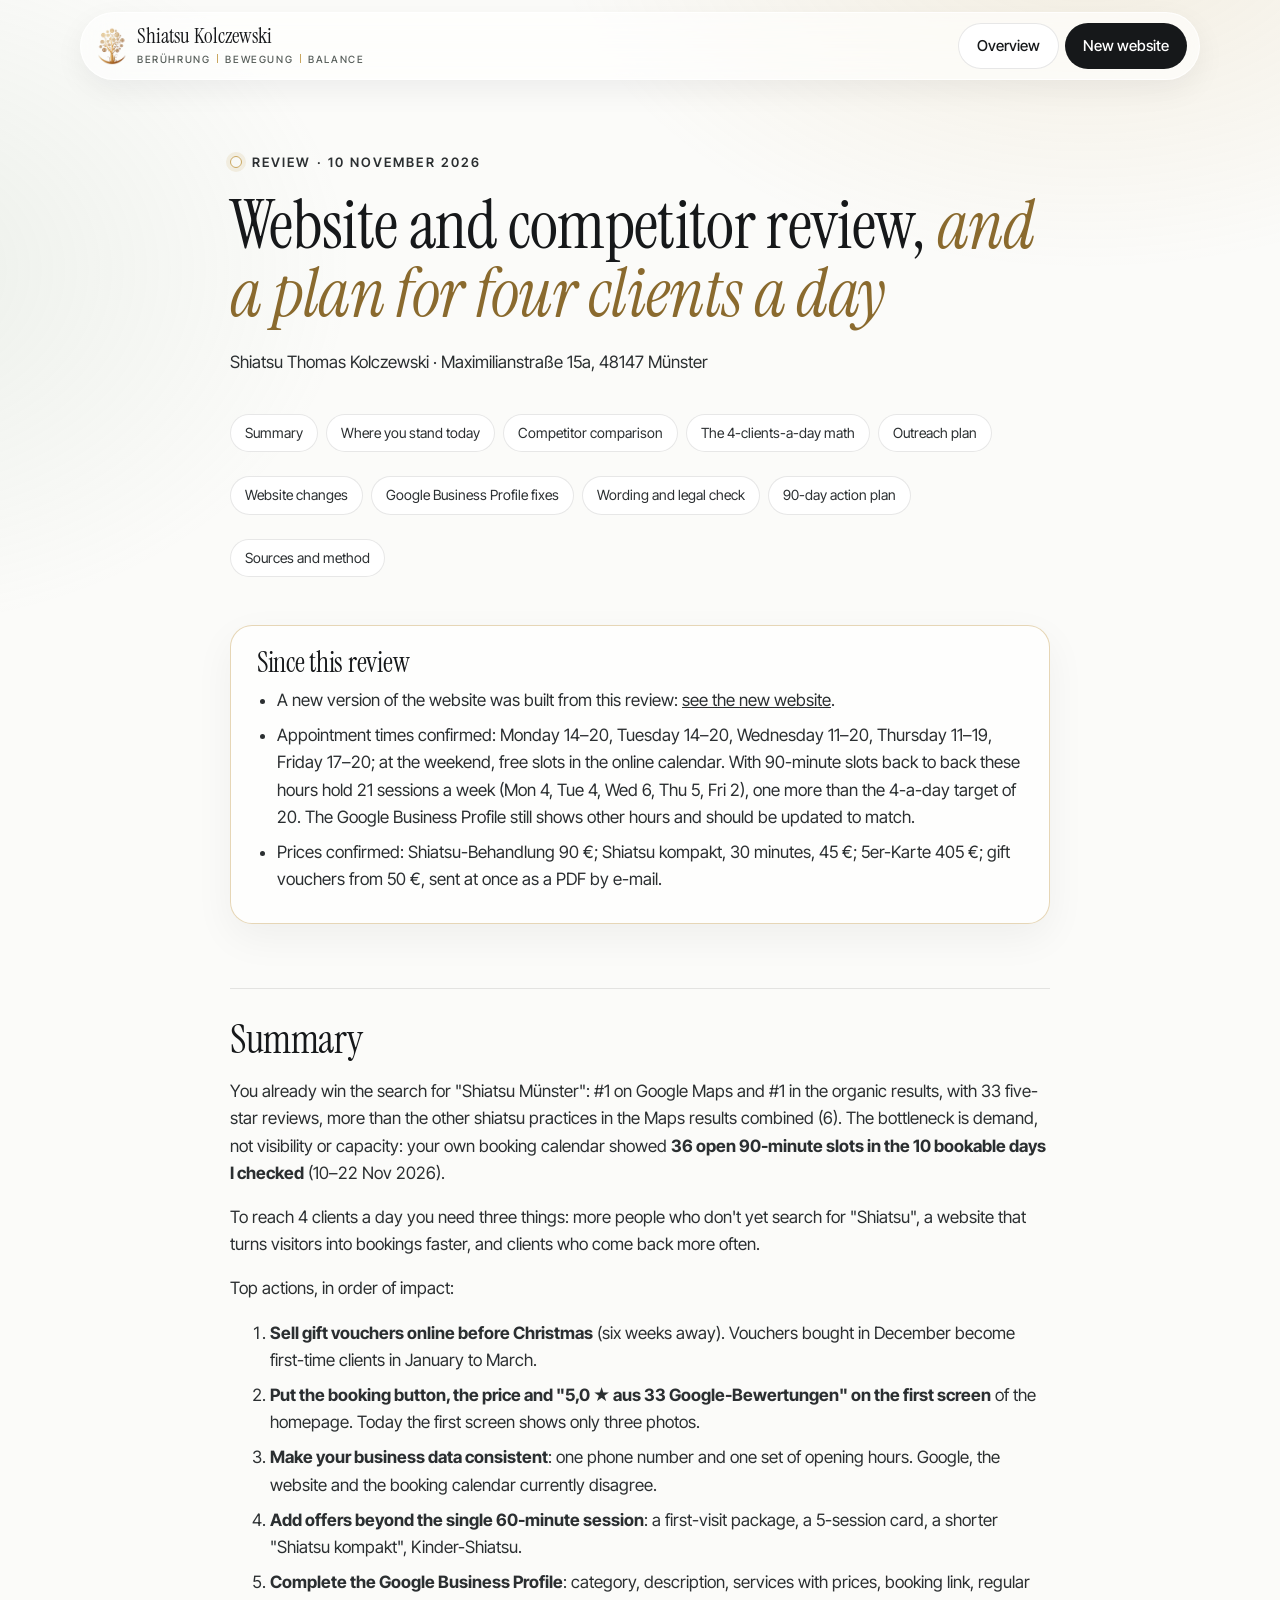
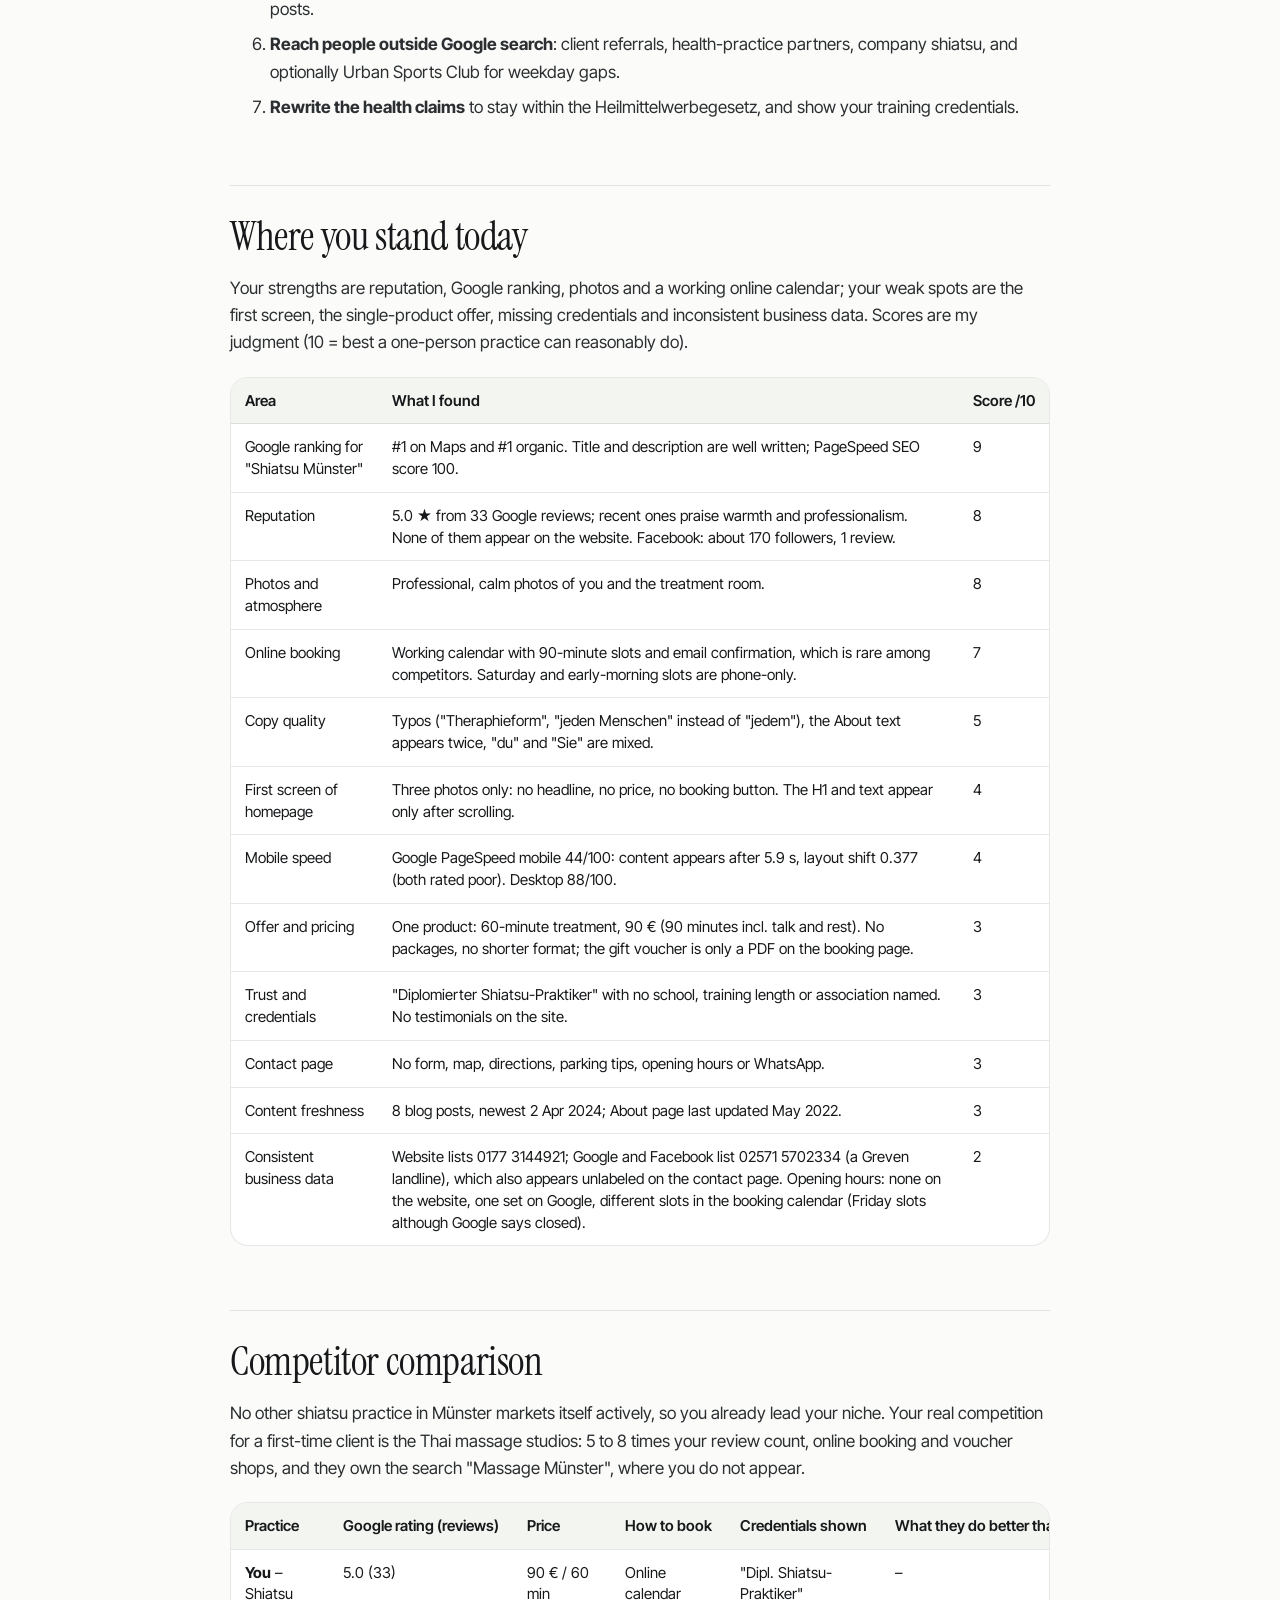
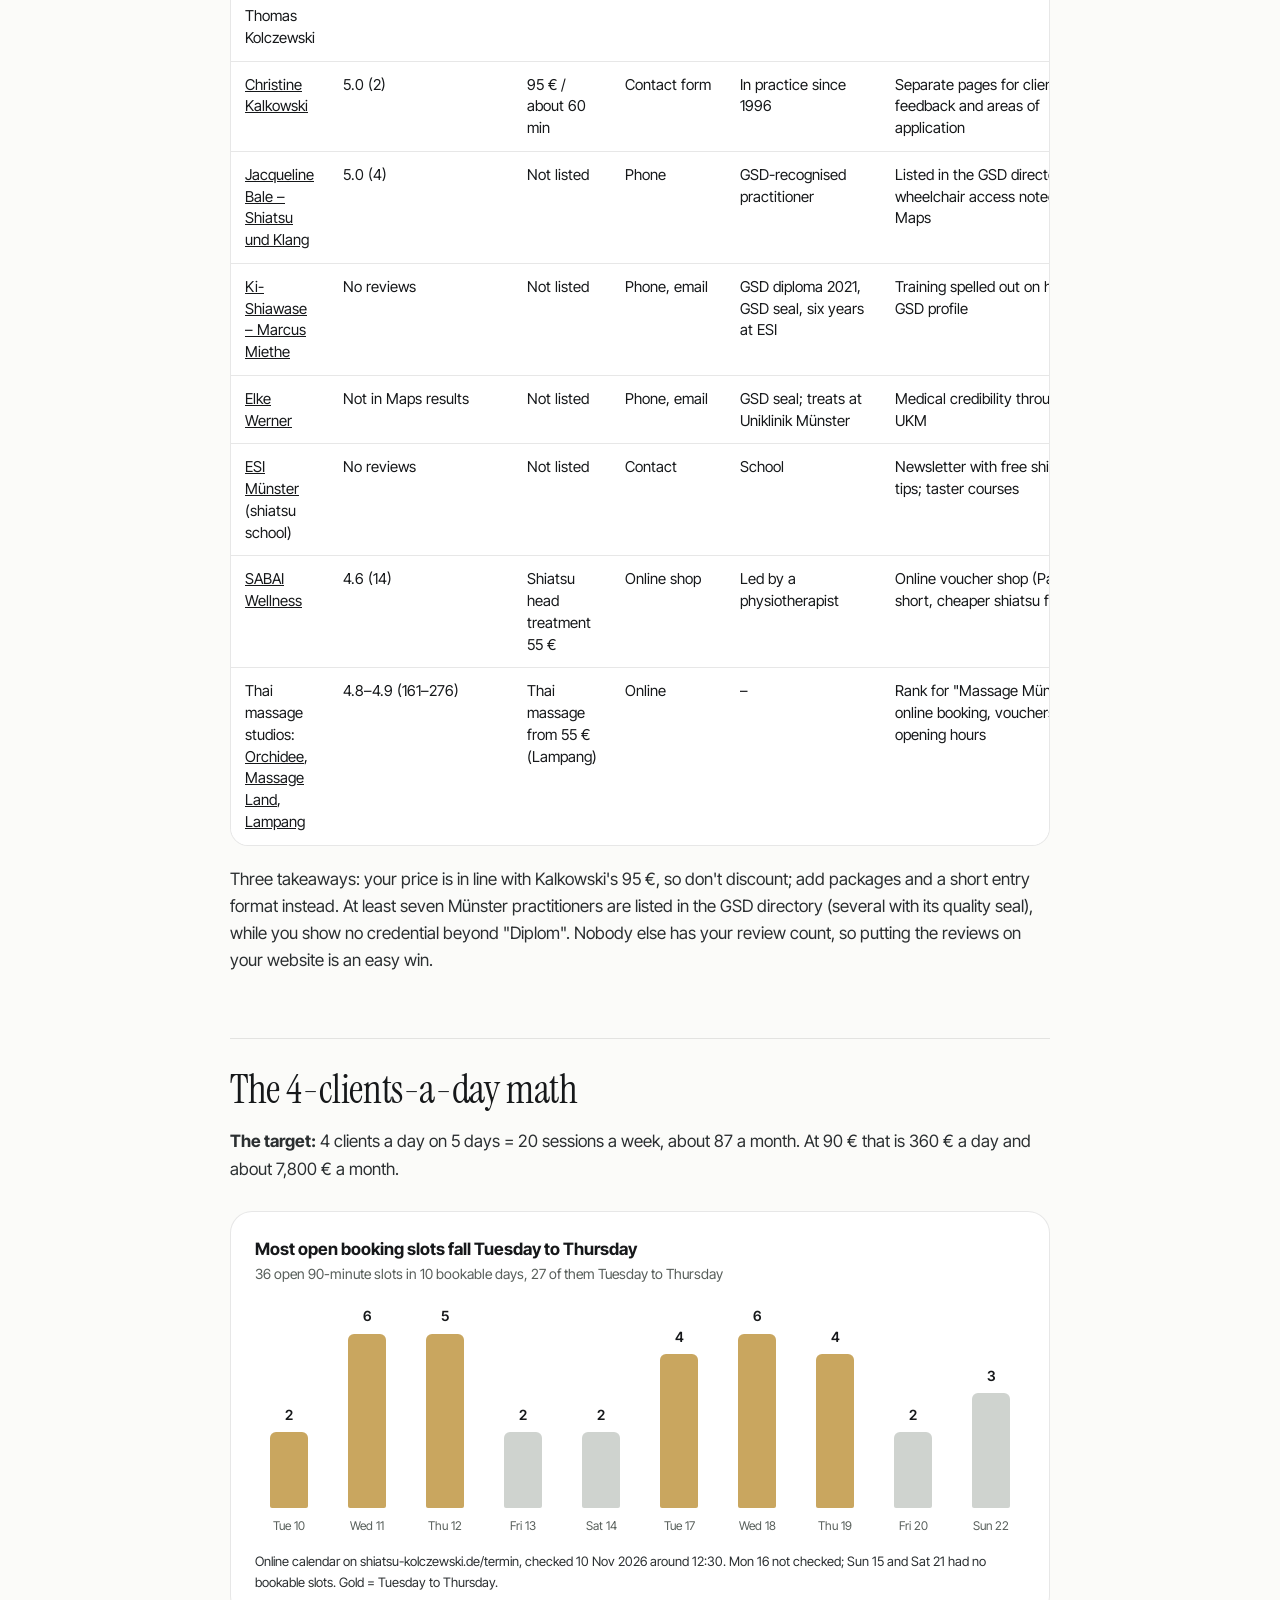
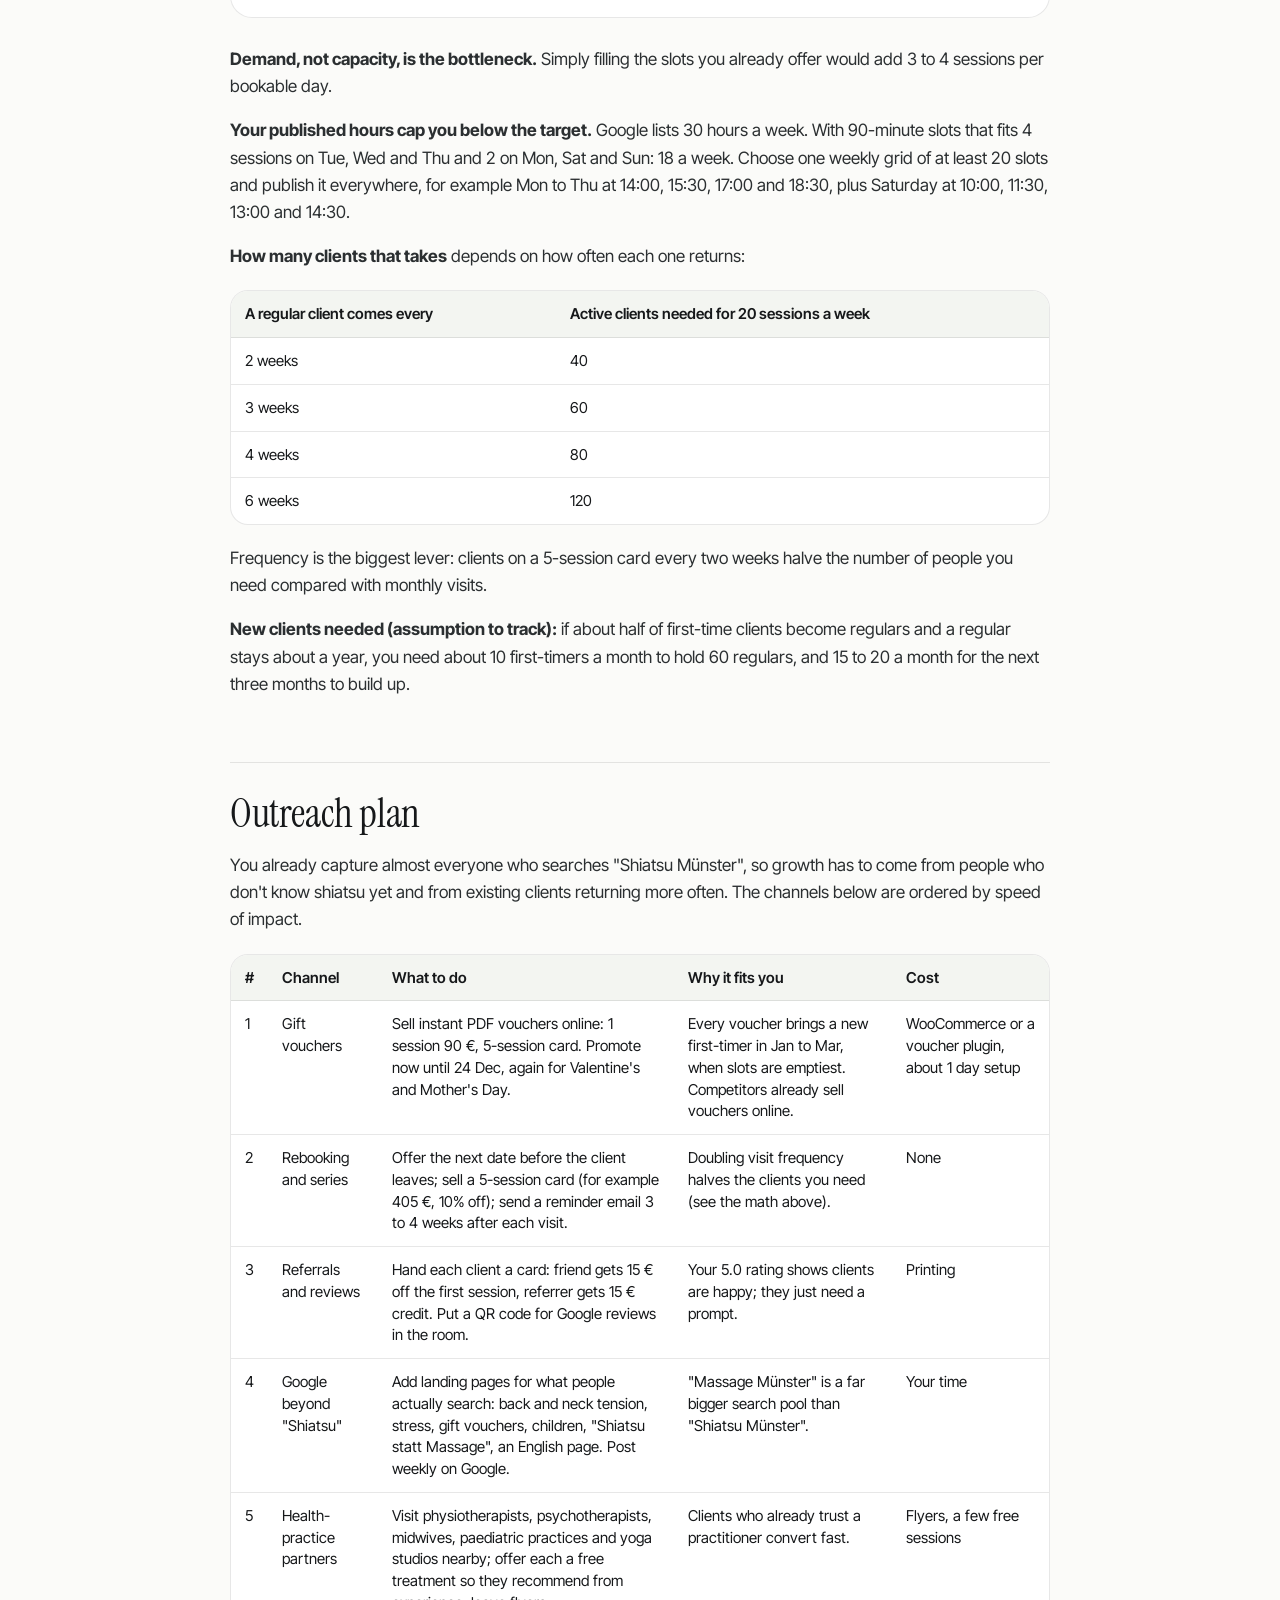
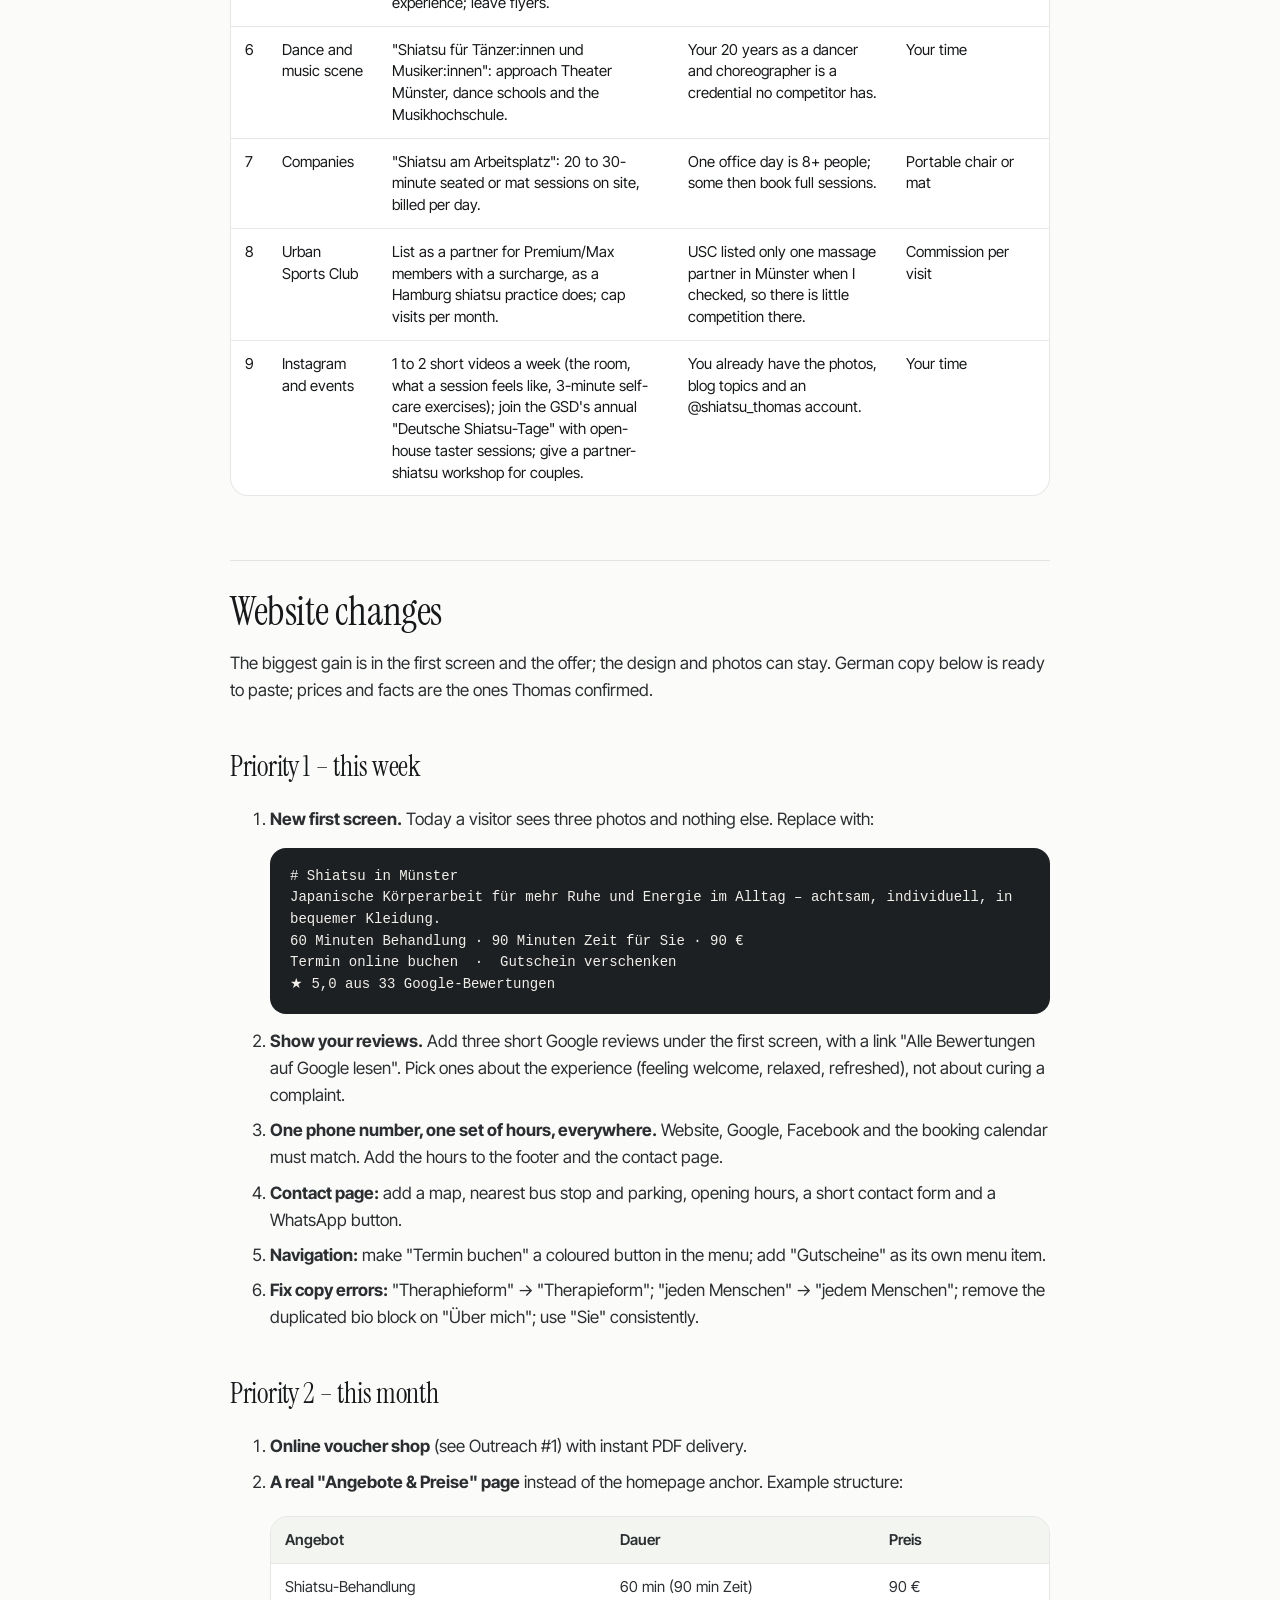
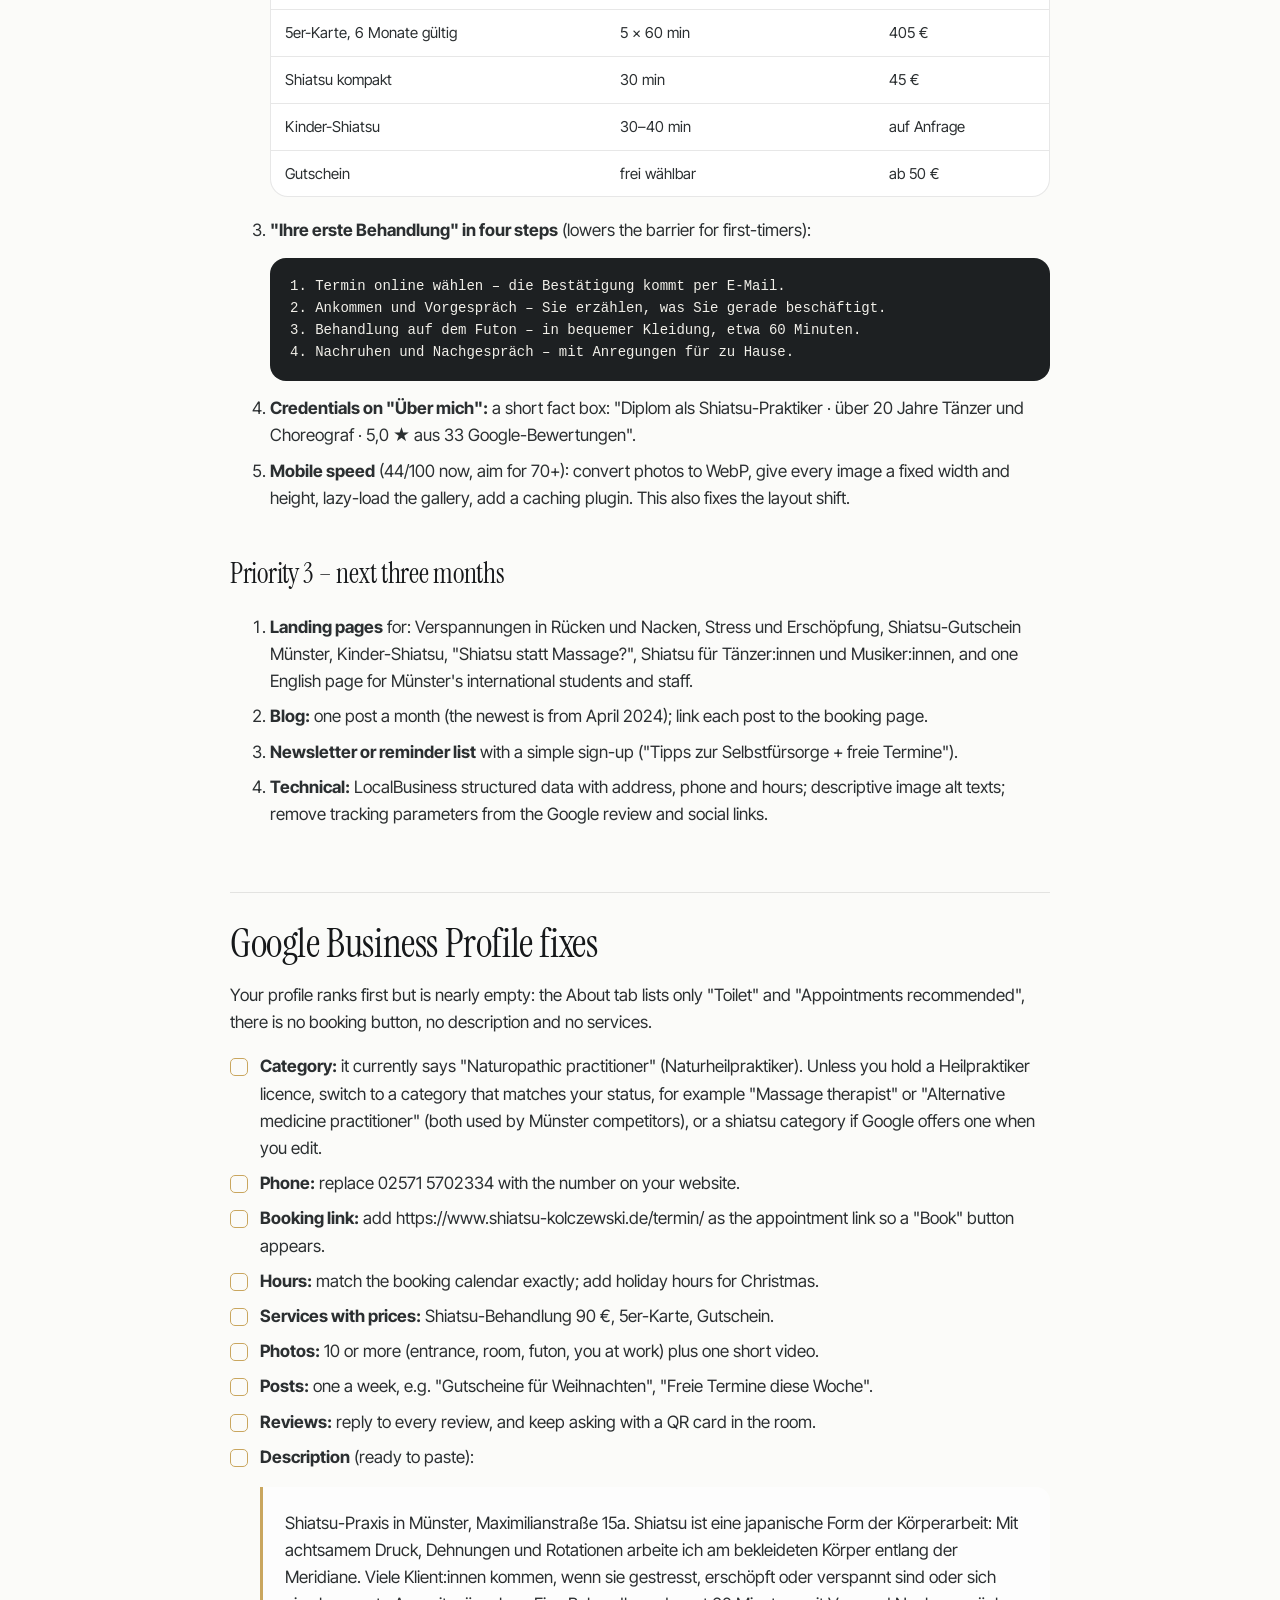
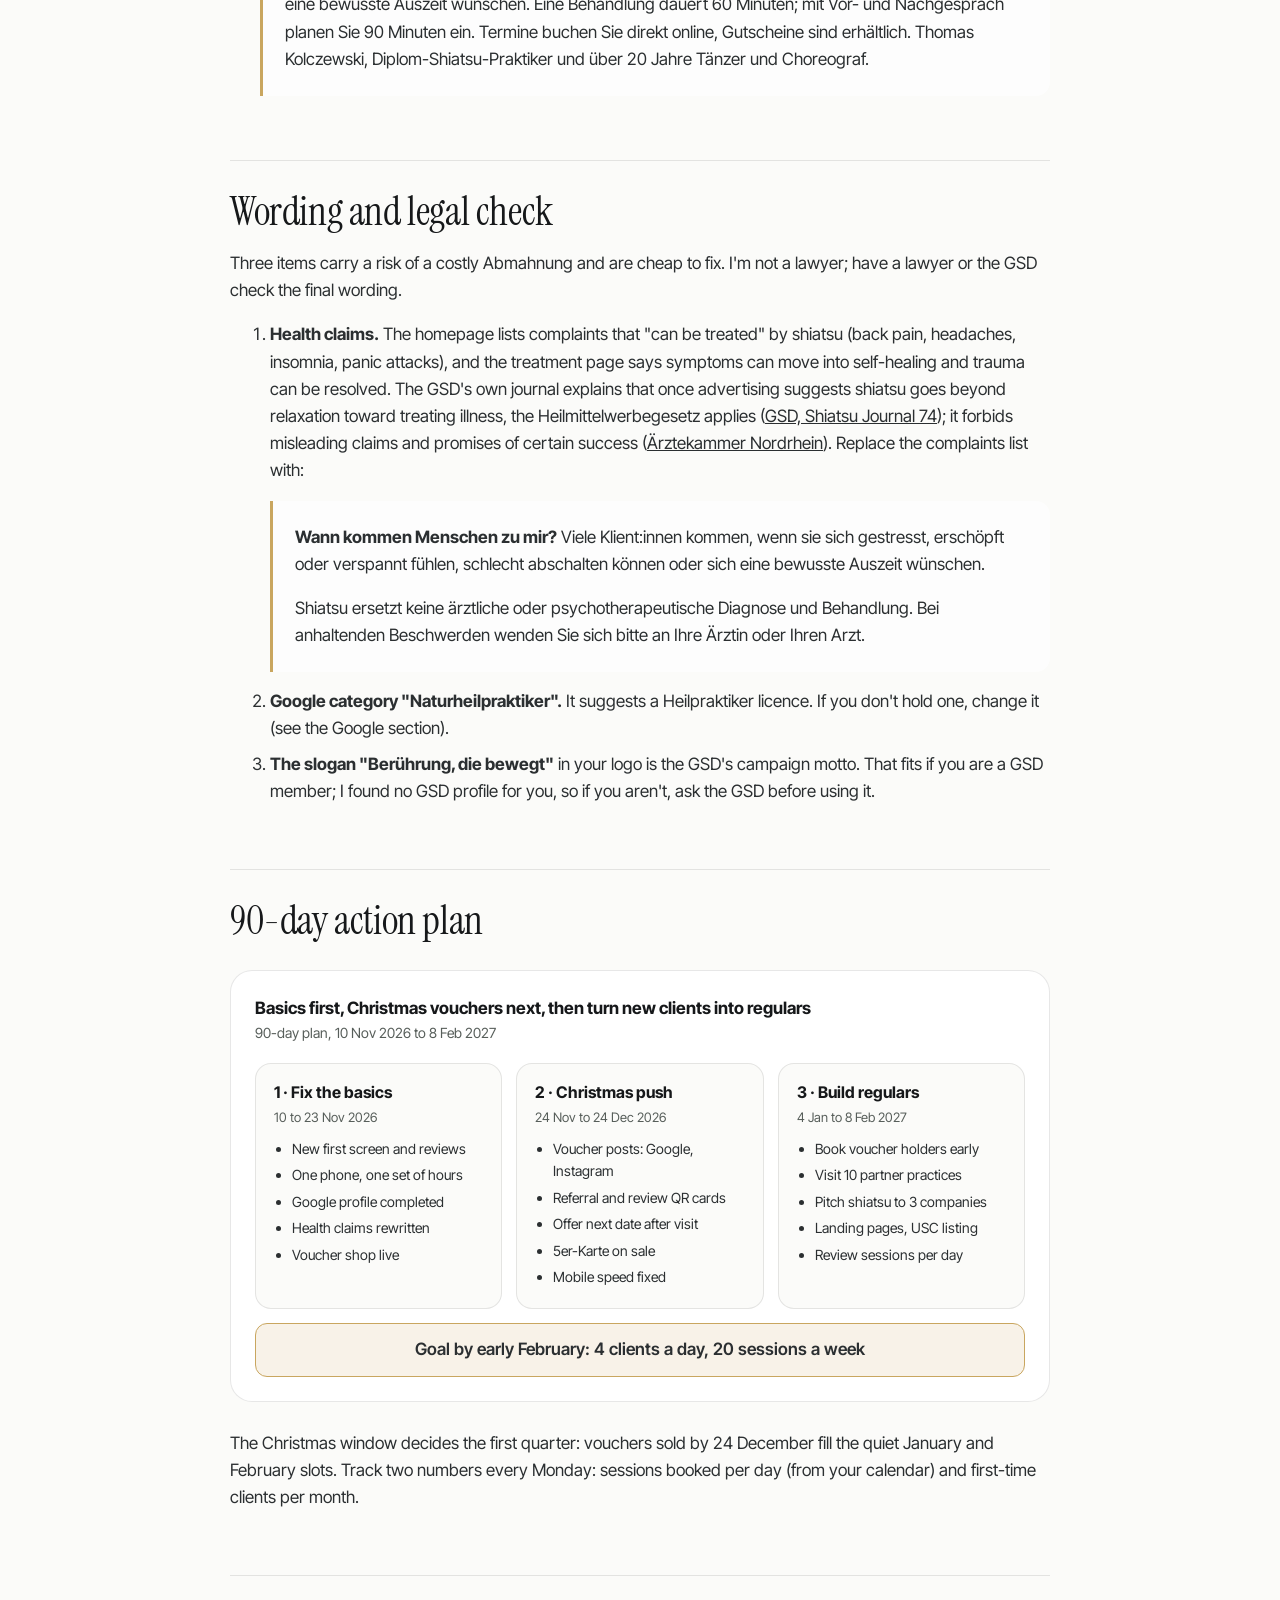
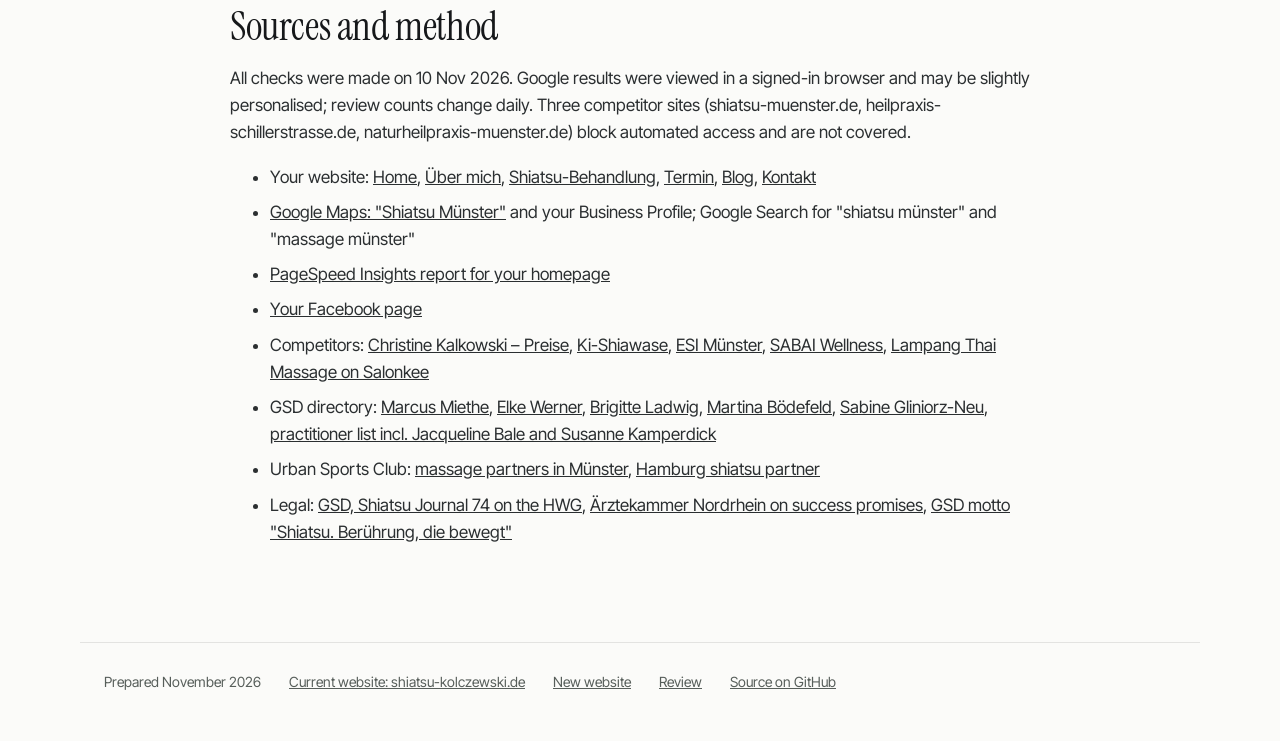
==== commit 9c5cfde9: "Website: Terminzeiten, Monday 14–20, 5er-Karte wording, simpler footer - Kontakt: "Terminzeiten" ins" ====
--- a/review/index.html
+++ b/review/index.html
@@ -22,7 +22,7 @@
   <h1>Website and competitor review, <em>and a plan for four clients a day</em></h1>
   <p class="meta">Shiatsu Thomas Kolczewski · Maximilianstraße 15a, 48147 Münster</p>
   <ul class="toc"><li><a href="#summary">Summary</a></li><li><a href="#where-you-stand-today">Where you stand today</a></li><li><a href="#competitor-comparison">Competitor comparison</a></li><li><a href="#the-4-clients-a-day-math">The 4-clients-a-day math</a></li><li><a href="#outreach-plan">Outreach plan</a></li><li><a href="#website-changes">Website changes</a></li><li><a href="#google-business-profile-fixes">Google Business Profile fixes</a></li><li><a href="#wording-and-legal-check">Wording and legal check</a></li><li><a href="#90-day-action-plan">90-day action plan</a></li><li><a href="#sources-and-method">Sources and method</a></li></ul>
-  <section class="update"><h2>Since this review</h2><ul><li>A new version of the website was built from this review: <a href="../website/">see the new website</a>.</li><li>Opening hours confirmed: Monday 14–19, Tuesday 14–20, Wednesday 11–20, Thursday 11–19, Friday 17–20; at the weekend, free slots in the online calendar. With 90-minute slots back to back these hours hold 20 sessions a week (Mon 3, Tue 4, Wed 6, Thu 5, Fri 2), exactly the 4-a-day target. The Google Business Profile still shows other hours and should be updated to match.</li><li>Prices confirmed: Shiatsu-Behandlung 90 €; Shiatsu kompakt, 30 minutes, 45 €; 5er-Karte 405 €; gift vouchers from 50 €, sent at once as a PDF by e-mail.</li></ul></section>
+  <section class="update"><h2>Since this review</h2><ul><li>A new version of the website was built from this review: <a href="../website/">see the new website</a>.</li><li>Appointment times confirmed: Monday 14–20, Tuesday 14–20, Wednesday 11–20, Thursday 11–19, Friday 17–20; at the weekend, free slots in the online calendar. With 90-minute slots back to back these hours hold 21 sessions a week (Mon 4, Tue 4, Wed 6, Thu 5, Fri 2), one more than the 4-a-day target of 20. The Google Business Profile still shows other hours and should be updated to match.</li><li>Prices confirmed: Shiatsu-Behandlung 90 €; Shiatsu kompakt, 30 minutes, 45 €; 5er-Karte 405 €; gift vouchers from 50 €, sent at once as a PDF by e-mail.</li></ul></section>
   <h2 id="summary">Summary</h2>
 <p>You already win the search for "Shiatsu Münster": #1 on Google Maps and #1 in the organic results, with 33 five-star reviews, more than the other shiatsu practices in the Maps results combined (6). The bottleneck is demand, not visibility or capacity: your own booking calendar showed <strong>36 open 90-minute slots in the 10 bookable days I checked</strong> (10–22 Nov 2026).</p>
 <p>To reach 4 clients a day you need three things: more people who don't yet search for "Shiatsu", a website that turns visitors into bookings faster, and clients who come back more often.</p>
